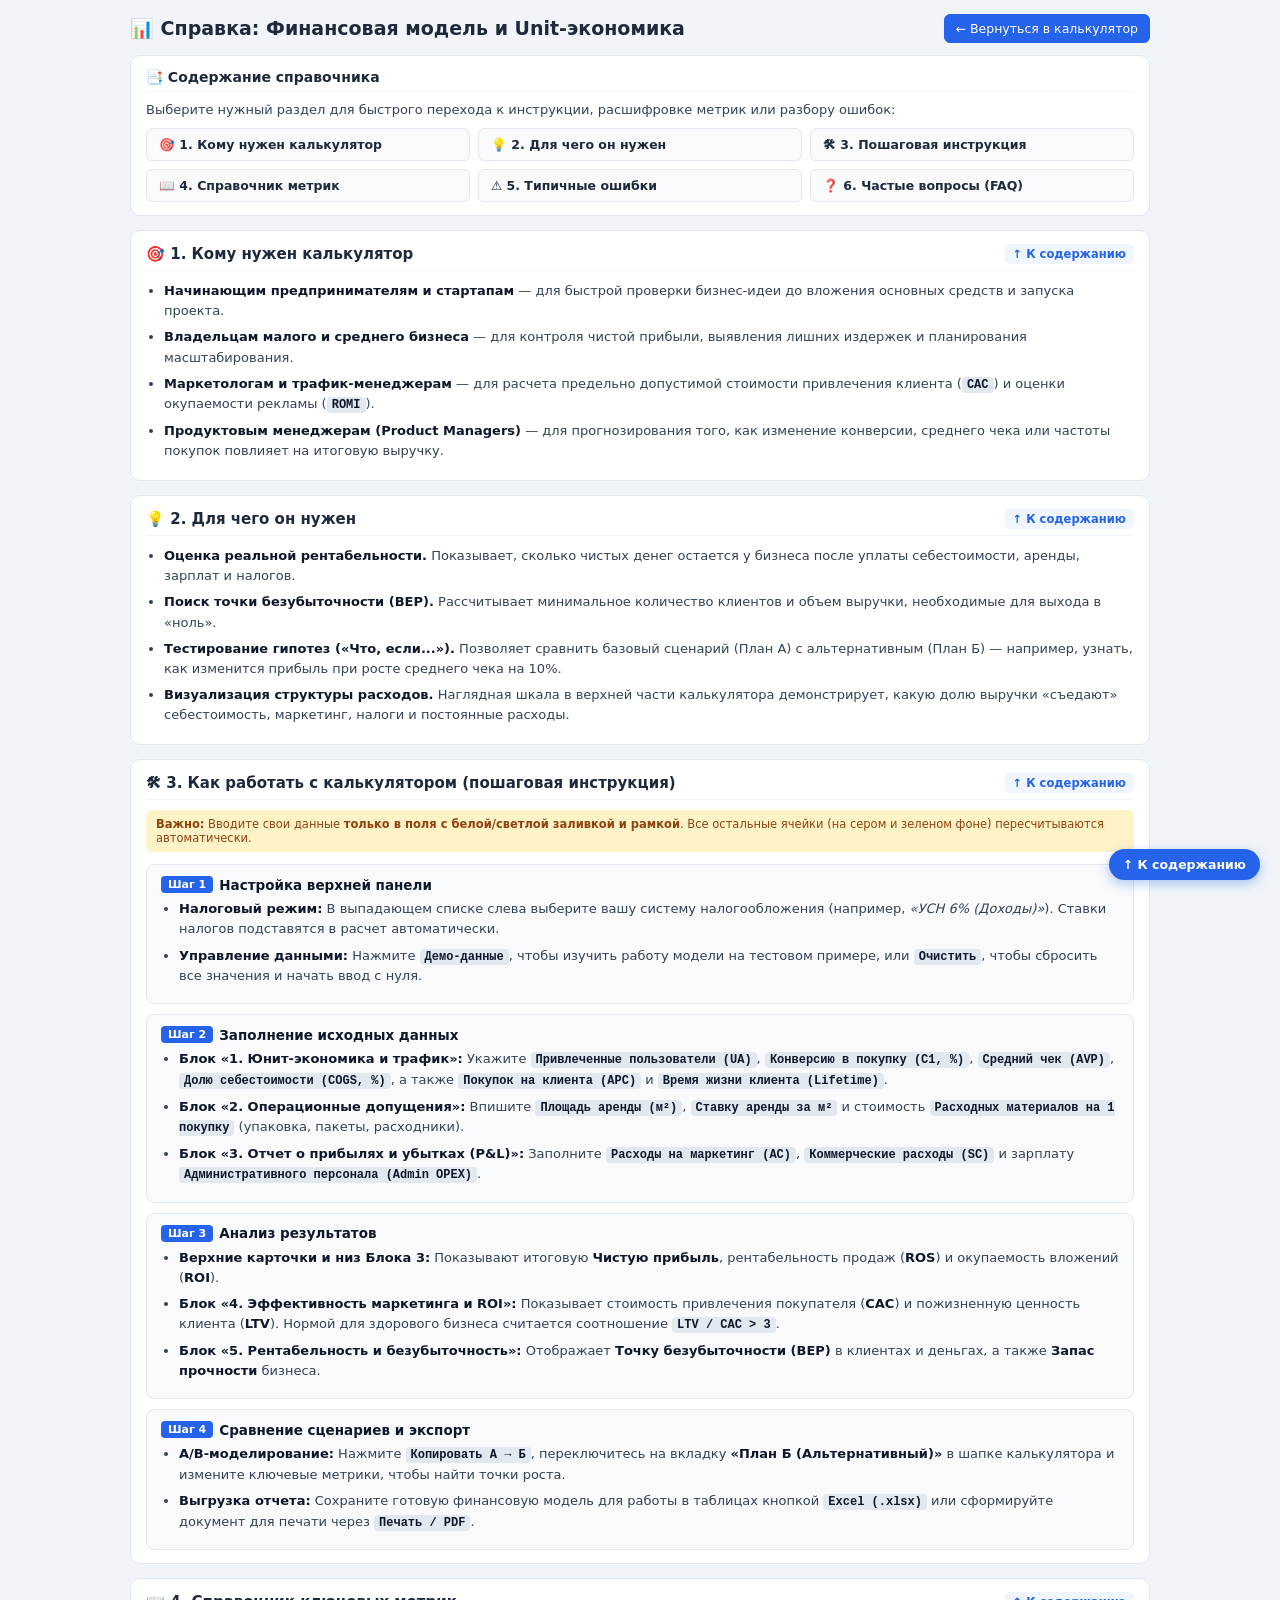
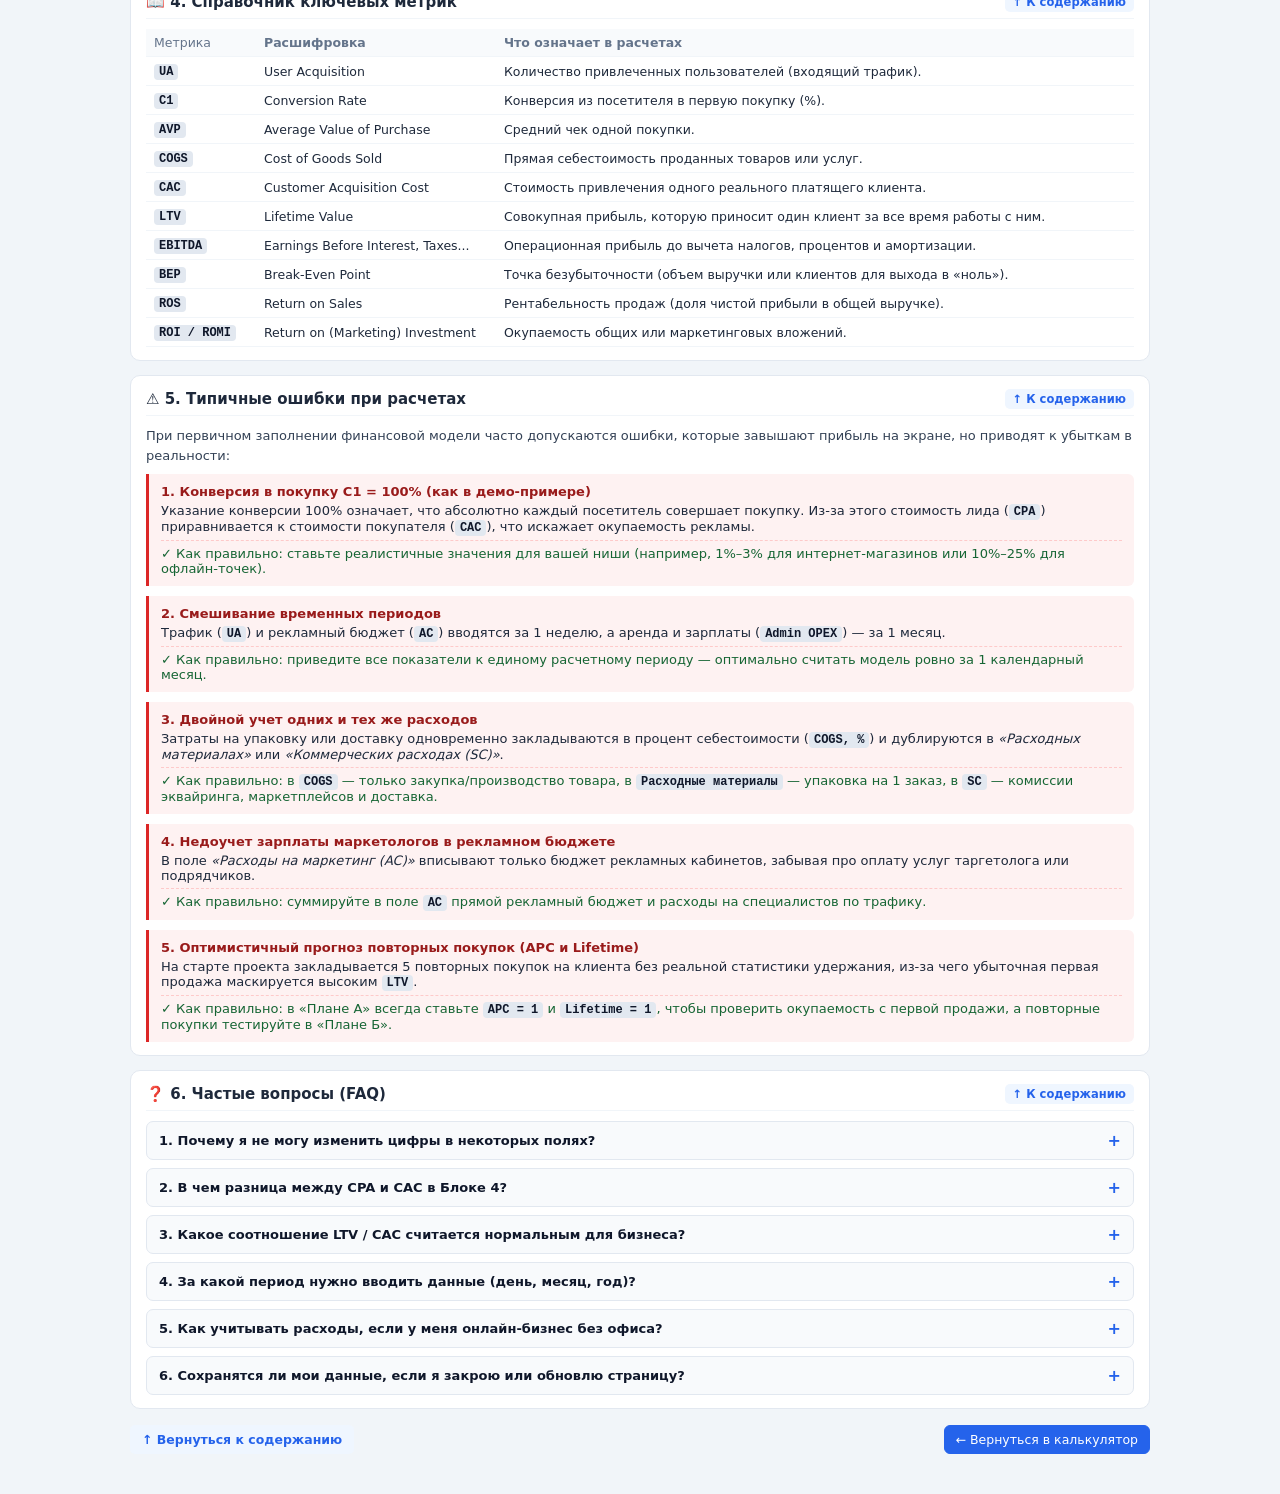
==== help.html @ cea91f3c "Add files via upload" ====
<!DOCTYPE html>
<html lang="ru">
<head>
  <meta charset="UTF-8">
  <meta name="viewport" content="width=device-width, initial-scale=1.0">
  <title>Справка — Финансовая модель и Unit-экономика</title>
  <link rel="stylesheet" href="style.css">
  <style>
    html { scroll-behavior: smooth; }
    .help-wrapper { max-width: 1020px; margin: 0 auto; padding-bottom: 50px; }
    .help-section { margin-bottom: 14px; scroll-margin-top: 16px; }
    
    /* Заголовок секции с кнопкой возврата к содержанию */
    .sec-head { display: flex; justify-content: space-between; align-items: center; gap: 10px; margin-bottom: 10px; padding-bottom: 6px; border-bottom: 1px solid #f1f5f9; }
    .sec-head h2 { margin: 0 !important; padding: 0 !important; border: none !important; font-size: 15px; }
    .back-toc { font-size: 11.5px; color: #2563eb; text-decoration: none; font-weight: 600; background: #eff6ff; padding: 3px 8px; border-radius: 5px; white-space: nowrap; transition: background 0.15s; }
    .back-toc:hover { background: #dbeafe; }

    /* Оглавление */
    .toc-grid { display: grid; grid-template-columns: repeat(auto-fit, minmax(260px, 1fr)); gap: 8px; margin-top: 6px; }
    .toc-link { display: flex; align-items: center; gap: 8px; padding: 8px 12px; background: #f8fafc; border: 1px solid #e2e8f0; border-radius: 6px; color: #1e293b; text-decoration: none; font-weight: 600; font-size: 12.5px; transition: all 0.15s; }
    .toc-link:hover { border-color: #2563eb; background: #eff6ff; color: #2563eb; }

    /* Текстовые элементы и списки */
    .help-list { padding-left: 18px; line-height: 1.55; color: #334155; }
    .help-list li { margin-bottom: 6px; }
    .help-list li strong { color: #0f172a; }
    .help-p { line-height: 1.55; color: #334155; margin-bottom: 8px; }
    
    /* Шаги инструкции */
    .step-box { background: #f8fafc; border: 1px solid #e2e8f0; border-radius: 8px; padding: 11px 14px; margin-bottom: 10px; }
    .step-box:last-child { margin-bottom: 0; }
    .step-title { font-weight: 700; color: #0f172a; font-size: 13.5px; margin-bottom: 6px; display: flex; align-items: center; gap: 6px; }
    .badge-step { background: #2563eb; color: #fff; font-size: 11px; padding: 2px 7px; border-radius: 4px; }
    code { background: #e2e8f0; color: #0f172a; padding: 1px 5px; border-radius: 4px; font-family: ui-monospace, monospace; font-size: 12px; font-weight: 600; }

    /* Карточки ошибок */
    .err-item { border-left: 3px solid #dc2626; background: #fef2f2; padding: 10px 12px; border-radius: 0 6px 6px 0; margin-bottom: 10px; }
    .err-item:last-child { margin-bottom: 0; }
    .err-title { font-weight: 700; color: #991b1b; margin-bottom: 4px; font-size: 13px; }
    .err-fix { margin-top: 5px; padding-top: 5px; border-top: 1px dashed #fecaca; color: #166534; font-weight: 500; }

    /* Аккордеон FAQ */
    details.faq-item { border: 1px solid #e2e8f0; border-radius: 7px; margin-bottom: 8px; background: #f8fafc; overflow: hidden; }
    details.faq-item:last-child { margin-bottom: 0; }
    details.faq-item summary { padding: 9px 12px; font-weight: 700; color: #0f172a; cursor: pointer; list-style: none; display: flex; justify-content: space-between; align-items: center; }
    details.faq-item summary::-webkit-details-marker { display: none; }
    details.faq-item summary::after { content: '+'; font-size: 16px; color: #2563eb; font-weight: 700; }
    details.faq-item[open] summary::after { content: '−'; }
    details.faq-item[open] summary { background: #eff6ff; color: #1d4ed8; border-bottom: 1px solid #dbeafe; }
    .faq-body { padding: 10px 12px; background: #fff; line-height: 1.5; color: #334155; }

    /* Плавающая кнопка к содержанию */
    .floating-toc { position: fixed; bottom: 20px; right: 20px; background: #2563eb; color: #fff; text-decoration: none; padding: 8px 14px; border-radius: 20px; font-weight: 600; font-size: 12.5px; box-shadow: 0 4px 12px rgba(37, 99, 235, 0.35); z-index: 999; transition: background 0.15s; }
    .floating-toc:hover { background: #1d4ed8; }
  </style>
</head>
<body>
  <div class="container help-wrapper">
    
    <!-- Верхняя панель навигации -->
    <header class="topbar">
      <div class="title-group">
        <h1>📊 Справка: Финансовая модель и Unit-экономика</h1>
      </div>
      <div class="controls">
        <a href="index.html" style="text-decoration: none;">
          <button type="button" class="primary">← Вернуться в калькулятор</button>
        </a>
      </div>
    </header>

    <!-- Блок Содержания -->
    <section id="toc" class="card help-section">
      <h2>📑 Содержание справочника</h2>
      <p class="help-p">Выберите нужный раздел для быстрого перехода к инструкции, расшифровке метрик или разбору ошибок:</p>
      <div class="toc-grid">
        <a href="#who-needs" class="toc-link">🎯 1. Кому нужен калькулятор</a>
        <a href="#what-for" class="toc-link">💡 2. Для чего он нужен</a>
        <a href="#how-to-use" class="toc-link">🛠 3. Пошаговая инструкция</a>
        <a href="#metrics" class="toc-link">📖 4. Справочник метрик</a>
        <a href="#mistakes" class="toc-link">⚠️ 5. Типичные ошибки</a>
        <a href="#faq" class="toc-link">❓ 6. Частые вопросы (FAQ)</a>
      </div>
    </section>

    <!-- 1. Кому нужен калькулятор -->
    <section id="who-needs" class="card help-section">
      <div class="sec-head">
        <h2>🎯 1. Кому нужен калькулятор</h2>
        <a href="#toc" class="back-toc">↑ К содержанию</a>
      </div>
      <ul class="help-list">
        <li><strong>Начинающим предпринимателям и стартапам</strong> — для быстрой проверки бизнес-идеи до вложения основных средств и запуска проекта.</li>
        <li><strong>Владельцам малого и среднего бизнеса</strong> — для контроля чистой прибыли, выявления лишних издержек и планирования масштабирования.</li>
        <li><strong>Маркетологам и трафик-менеджерам</strong> — для расчета предельно допустимой стоимости привлечения клиента (<code>CAC</code>) и оценки окупаемости рекламы (<code>ROMI</code>).</li>
        <li><strong>Продуктовым менеджерам (Product Managers)</strong> — для прогнозирования того, как изменение конверсии, среднего чека или частоты покупок повлияет на итоговую выручку.</li>
      </ul>
    </section>

    <!-- 2. Для чего он нужен -->
    <section id="what-for" class="card help-section">
      <div class="sec-head">
        <h2>💡 2. Для чего он нужен</h2>
        <a href="#toc" class="back-toc">↑ К содержанию</a>
      </div>
      <ul class="help-list">
        <li><strong>Оценка реальной рентабельности.</strong> Показывает, сколько чистых денег остается у бизнеса после уплаты себестоимости, аренды, зарплат и налогов.</li>
        <li><strong>Поиск точки безубыточности (BEP).</strong> Рассчитывает минимальное количество клиентов и объем выручки, необходимые для выхода в «ноль».</li>
        <li><strong>Тестирование гипотез («Что, если...»).</strong> Позволяет сравнить базовый сценарий (План А) с альтернативным (План Б) — например, узнать, как изменится прибыль при росте среднего чека на 10%.</li>
        <li><strong>Визуализация структуры расходов.</strong> Наглядная шкала в верхней части калькулятора демонстрирует, какую долю выручки «съедают» себестоимость, маркетинг, налоги и постоянные расходы.</li>
      </ul>
    </section>
    <!-- 3. Пошаговая инструкция -->
    <section id="how-to-use" class="card help-section">
      <div class="sec-head">
        <h2>🛠 3. Как работать с калькулятором (пошаговая инструкция)</h2>
        <a href="#toc" class="back-toc">↑ К содержанию</a>
      </div>
      
      <div class="alert" style="display: block; margin-top: 0; margin-bottom: 12px;">
        <strong>Важно:</strong> Вводите свои данные <strong>только в поля с белой/светлой заливкой и рамкой</strong>. Все остальные ячейки (на сером и зеленом фоне) пересчитываются автоматически.
      </div>

      <div class="step-box">
        <div class="step-title"><span class="badge-step">Шаг 1</span> Настройка верхней панели</div>
        <ul class="help-list" style="margin-bottom: 0;">
          <li><strong>Налоговый режим:</strong> В выпадающем списке слева выберите вашу систему налогообложения (например, <em>«УСН 6% (Доходы)»</em>). Ставки налогов подставятся в расчет автоматически.</li>
          <li><strong>Управление данными:</strong> Нажмите <code>Демо-данные</code>, чтобы изучить работу модели на тестовом примере, или <code>Очистить</code>, чтобы сбросить все значения и начать ввод с нуля.</li>
        </ul>
      </div>

      <div class="step-box">
        <div class="step-title"><span class="badge-step">Шаг 2</span> Заполнение исходных данных</div>
        <ul class="help-list" style="margin-bottom: 0;">
          <li><strong>Блок «1. Юнит-экономика и трафик»:</strong> Укажите <code>Привлеченные пользователи (UA)</code>, <code>Конверсию в покупку (C1, %)</code>, <code>Средний чек (AVP)</code>, <code>Долю себестоимости (COGS, %)</code>, а также <code>Покупок на клиента (APC)</code> и <code>Время жизни клиента (Lifetime)</code>.</li>
          <li><strong>Блок «2. Операционные допущения»:</strong> Впишите <code>Площадь аренды (м²)</code>, <code>Ставку аренды за м²</code> и стоимость <code>Расходных материалов на 1 покупку</code> (упаковка, пакеты, расходники).</li>
          <li><strong>Блок «3. Отчет о прибылях и убытках (P&amp;L)»:</strong> Заполните <code>Расходы на маркетинг (AC)</code>, <code>Коммерческие расходы (SC)</code> и зарплату <code>Административного персонала (Admin OPEX)</code>.</li>
        </ul>
      </div>

      <div class="step-box">
        <div class="step-title"><span class="badge-step">Шаг 3</span> Анализ результатов</div>
        <ul class="help-list" style="margin-bottom: 0;">
          <li><strong>Верхние карточки и низ Блока 3:</strong> Показывают итоговую <strong>Чистую прибыль</strong>, рентабельность продаж (<strong>ROS</strong>) и окупаемость вложений (<strong>ROI</strong>).</li>
          <li><strong>Блок «4. Эффективность маркетинга и ROI»:</strong> Показывает стоимость привлечения покупателя (<strong>CAC</strong>) и пожизненную ценность клиента (<strong>LTV</strong>). Нормой для здорового бизнеса считается соотношение <code>LTV / CAC &gt; 3</code>.</li>
          <li><strong>Блок «5. Рентабельность и безубыточность»:</strong> Отображает <strong>Точку безубыточности (BEP)</strong> в клиентах и деньгах, а также <strong>Запас прочности</strong> бизнеса.</li>
        </ul>
      </div>

      <div class="step-box">
        <div class="step-title"><span class="badge-step">Шаг 4</span> Сравнение сценариев и экспорт</div>
        <ul class="help-list" style="margin-bottom: 0;">
          <li><strong>A/B-моделирование:</strong> Нажмите <code>Копировать А → Б</code>, переключитесь на вкладку <strong>«План Б (Альтернативный)»</strong> в шапке калькулятора и измените ключевые метрики, чтобы найти точки роста.</li>
          <li><strong>Выгрузка отчета:</strong> Сохраните готовую финансовую модель для работы в таблицах кнопкой <code>Excel (.xlsx)</code> или сформируйте документ для печати через <code>Печать / PDF</code>.</li>
        </ul>
      </div>
    </section>

    <!-- 4. Справочник метрик -->
    <section id="metrics" class="card help-section">
      <div class="sec-head">
        <h2>📖 4. Справочник ключевых метрик</h2>
        <a href="#toc" class="back-toc">↑ К содержанию</a>
      </div>
      <div style="overflow-x: auto;">
        <table class="compare-table">
          <thead>
            <tr>
              <th style="width: 110px;">Метрика</th>
              <th style="width: 240px; text-align: left;">Расшифровка</th>
              <th style="text-align: left;">Что означает в расчетах</th>
            </tr>
          </thead>
          <tbody>
            <tr>
              <td><code>UA</code></td>
              <td style="text-align: left;">User Acquisition</td>
              <td style="text-align: left;">Количество привлеченных пользователей (входящий трафик).</td>
            </tr>
            <tr>
              <td><code>C1</code></td>
              <td style="text-align: left;">Conversion Rate</td>
              <td style="text-align: left;">Конверсия из посетителя в первую покупку (%).</td>
            </tr>
            <tr>
              <td><code>AVP</code></td>
              <td style="text-align: left;">Average Value of Purchase</td>
              <td style="text-align: left;">Средний чек одной покупки.</td>
            </tr>
            <tr>
              <td><code>COGS</code></td>
              <td style="text-align: left;">Cost of Goods Sold</td>
              <td style="text-align: left;">Прямая себестоимость проданных товаров или услуг.</td>
            </tr>
            <tr>
              <td><code>CAC</code></td>
              <td style="text-align: left;">Customer Acquisition Cost</td>
              <td style="text-align: left;">Стоимость привлечения одного реального платящего клиента.</td>
            </tr>
            <tr>
              <td><code>LTV</code></td>
              <td style="text-align: left;">Lifetime Value</td>
              <td style="text-align: left;">Совокупная прибыль, которую приносит один клиент за все время работы с ним.</td>
            </tr>
            <tr>
              <td><code>EBITDA</code></td>
              <td style="text-align: left;">Earnings Before Interest, Taxes...</td>
              <td style="text-align: left;">Операционная прибыль до вычета налогов, процентов и амортизации.</td>
            </tr>
            <tr>
              <td><code>BEP</code></td>
              <td style="text-align: left;">Break-Even Point</td>
              <td style="text-align: left;">Точка безубыточности (объем выручки или клиентов для выхода в «ноль»).</td>
            </tr>
            <tr>
              <td><code>ROS</code></td>
              <td style="text-align: left;">Return on Sales</td>
              <td style="text-align: left;">Рентабельность продаж (доля чистой прибыли в общей выручке).</td>
            </tr>
            <tr>
              <td><code>ROI / ROMI</code></td>
              <td style="text-align: left;">Return on (Marketing) Investment</td>
              <td style="text-align: left;">Окупаемость общих или маркетинговых вложений.</td>
            </tr>
          </tbody>
        </table>
      </div>
    </section>
    <!-- 5. Типичные ошибки при расчетах -->
    <section id="mistakes" class="card help-section">
      <div class="sec-head">
        <h2>⚠️ 5. Типичные ошибки при расчетах</h2>
        <a href="#toc" class="back-toc">↑ К содержанию</a>
      </div>
      <p class="help-p">При первичном заполнении финансовой модели часто допускаются ошибки, которые завышают прибыль на экране, но приводят к убыткам в реальности:</p>

      <div class="err-item">
        <div class="err-title">1. Конверсия в покупку C1 = 100% (как в демо-примере)</div>
        <div>Указание конверсии 100% означает, что абсолютно каждый посетитель совершает покупку. Из-за этого стоимость лида (<code>CPA</code>) приравнивается к стоимости покупателя (<code>CAC</code>), что искажает окупаемость рекламы.</div>
        <div class="err-fix">✓ Как правильно: ставьте реалистичные значения для вашей ниши (например, 1%–3% для интернет-магазинов или 10%–25% для офлайн-точек).</div>
      </div>

      <div class="err-item">
        <div class="err-title">2. Смешивание временных периодов</div>
        <div>Трафик (<code>UA</code>) и рекламный бюджет (<code>AC</code>) вводятся за 1 неделю, а аренда и зарплаты (<code>Admin OPEX</code>) — за 1 месяц.</div>
        <div class="err-fix">✓ Как правильно: приведите все показатели к единому расчетному периоду — оптимально считать модель ровно за 1 календарный месяц.</div>
      </div>

      <div class="err-item">
        <div class="err-title">3. Двойной учет одних и тех же расходов</div>
        <div>Затраты на упаковку или доставку одновременно закладываются в процент себестоимости (<code>COGS, %</code>) и дублируются в <em>«Расходных материалах»</em> или <em>«Коммерческих расходах (SC)»</em>.</div>
        <div class="err-fix">✓ Как правильно: в <code>COGS</code> — только закупка/производство товара, в <code>Расходные материалы</code> — упаковка на 1 заказ, в <code>SC</code> — комиссии эквайринга, маркетплейсов и доставка.</div>
      </div>

      <div class="err-item">
        <div class="err-title">4. Недоучет зарплаты маркетологов в рекламном бюджете</div>
        <div>В поле <em>«Расходы на маркетинг (AC)»</em> вписывают только бюджет рекламных кабинетов, забывая про оплату услуг таргетолога или подрядчиков.</div>
        <div class="err-fix">✓ Как правильно: суммируйте в поле <code>AC</code> прямой рекламный бюджет и расходы на специалистов по трафику.</div>
      </div>

      <div class="err-item">
        <div class="err-title">5. Оптимистичный прогноз повторных покупок (APC и Lifetime)</div>
        <div>На старте проекта закладывается 5 повторных покупок на клиента без реальной статистики удержания, из-за чего убыточная первая продажа маскируется высоким <code>LTV</code>.</div>
        <div class="err-fix">✓ Как правильно: в «Плане А» всегда ставьте <code>APC = 1</code> и <code>Lifetime = 1</code>, чтобы проверить окупаемость с первой продажи, а повторные покупки тестируйте в «Плане Б».</div>
      </div>
    </section>

    <!-- 6. Частые вопросы (FAQ) -->
    <section id="faq" class="card help-section">
      <div class="sec-head">
        <h2>❓ 6. Частые вопросы (FAQ)</h2>
        <a href="#toc" class="back-toc">↑ К содержанию</a>
      </div>

      <details class="faq-item">
        <summary>1. Почему я не могу изменить цифры в некоторых полях?</summary>
        <div class="faq-body">
          В калькуляторе реализована защита от случайного удаления формул. Редактировать можно <strong>только ячейки со светлой заливкой и рамкой</strong> (вводные данные). Остальные поля рассчитываются автоматически.
        </div>
      </details>

      <details class="faq-item">
        <summary>2. В чем разница между CPA и CAC в Блоке 4?</summary>
        <div class="faq-body">
          <strong>CPA</strong> — стоимость привлечения одного потенциального клиента (посетителя/лида). <strong>CAC</strong> — стоимость привлечения одного реального покупателя. Если конверсия (<code>C1</code>) ниже 100%, стоимость покупателя (<code>CAC</code>) всегда будет выше стоимости лида (<code>CPA</code>).
        </div>
      </details>

      <details class="faq-item">
        <summary>3. Какое соотношение LTV / CAC считается нормальным для бизнеса?</summary>
        <div class="faq-body">
          Ориентиром для здоровой бизнес-модели считается показатель <code>LTV / CAC &gt;= 3</code> (клиент приносит минимум в 3 раза больше прибыли, чем потрачено на его привлечение). Если показатель меньше <code>1</code> — бизнес работает в убыток на каждом клиенте.
        </div>
      </details>

      <details class="faq-item">
        <summary>4. За какой период нужно вводить данные (день, месяц, год)?</summary>
        <div class="faq-body">
          Калькулятор универсален, но важно соблюдать <strong>единый временной горизонт</strong> для всех полей. Если трафик и реклама указаны за 1 месяц, то аренда, зарплаты и время жизни клиента также должны быть указаны за 1 месяц.
        </div>
      </details>

      <details class="faq-item">
        <summary>5. Как учитывать расходы, если у меня онлайн-бизнес без офиса?</summary>
        <div class="faq-body">
          В <strong>Блоке 2 («Операционные допущения»)</strong> просто поставьте <code>0</code> в полях <em>«Площадь аренды»</em> и <em>«Ставка аренды»</em>. Если нет затрат на упаковку, также укажите <code>0</code> в поле <em>«Расходные материалы на 1 покупку»</em>.
        </div>
      </details>

      <details class="faq-item">
        <summary>6. Сохранятся ли мои данные, если я закрою или обновлю страницу?</summary>
        <div class="faq-body">
          Чтобы не потерять расчеты при случайном обновлении вкладки, регулярно сохраняйте готовую модель на компьютер кнопкой <code>Excel (.xlsx)</code> или <code>Печать / PDF</code> на верхней панели калькулятора.
        </div>
      </details>
    </section>

    <!-- Нижняя навигация -->
    <div style="display: flex; justify-content: space-between; align-items: center; margin-top: 16px;">
      <a href="#toc" class="back-toc" style="padding: 7px 12px; font-size: 12.5px;">↑ Вернуться к содержанию</a>
      <a href="index.html" style="text-decoration: none;">
        <button type="button" class="primary">← Вернуться в калькулятор</button>
      </a>
    </div>

  </div>

  <!-- Плавающая кнопка к содержанию -->
  <a href="#toc" class="floating-toc no-print">↑ К содержанию</a>
</body>
</html>
---- style.css ----
* { box-sizing: border-box; margin: 0; padding: 0; font-family: system-ui, -apple-system, sans-serif; }
body { background: #f1f5f9; color: #1e293b; font-size: 13px; padding: 14px; }
.container { max-width: 1380px; margin: 0 auto; }

.topbar { display: flex; justify-content: space-between; align-items: center; flex-wrap: wrap; gap: 10px; margin-bottom: 12px; }
.title-group { display: flex; align-items: center; flex-wrap: wrap; gap: 12px; }
.topbar h1 { font-size: 19px; font-weight: 700; }
.plan-tabs { display: flex; gap: 4px; background: #e2e8f0; padding: 3px; border-radius: 8px; }
.plan-tabs button { border: none; background: transparent; padding: 5px 10px; border-radius: 6px; font-size: 12px; color: #475569; }
.plan-tabs button.active { background: #fff; color: #0f172a; font-weight: 700; box-shadow: 0 1px 2px rgba(0,0,0,0.08); }
#btn-copy-ab { background: #f8fafc; color: #2563eb; font-weight: 600; margin-left: 4px; }
.print-badge { display: none; font-size: 12px; font-weight: 600; color: #475569; }

.controls { display: flex; gap: 6px; flex-wrap: wrap; }
select, button { padding: 6px 11px; border: 1px solid #cbd5e1; border-radius: 6px; background: #fff; font-size: 12.5px; cursor: pointer; font-weight: 500; }
button:hover { background: #f8fafc; }
button.primary { background: #2563eb; color: #fff; border-color: #2563eb; }
button.primary:hover { background: #1d4ed8; }
button.success { background: #16a34a; color: #fff; border-color: #16a34a; }
button.success:hover { background: #15803d; }

.kpi-strip { display: grid; grid-template-columns: repeat(4, 1fr); gap: 12px; margin-bottom: 12px; }
.kpi-card { background: #fff; padding: 10px 14px; border-radius: 10px; border: 1px solid #e2e8f0; display: flex; flex-direction: column; align-items: center; }
.kpi-title { font-size: 11.5px; color: #64748b; font-weight: 600; margin-bottom: 2px; }
.kpi-val { font-size: 18px; font-weight: 700; color: #0f172a; }

/* Полоса структуры выручки */
.structure-card { margin-bottom: 12px; padding: 12px 16px !important; }
.structure-header { display: flex; justify-content: space-between; align-items: center; flex-wrap: wrap; gap: 8px; margin-bottom: 8px; }
.structure-header h2 { margin: 0 !important; padding: 0 !important; border: none !important; font-size: 13.5px !important; }
.structure-legend { display: flex; flex-wrap: wrap; gap: 12px; font-size: 11.5px; }
.leg-item { display: flex; align-items: center; gap: 5px; color: #334155; font-weight: 500; }
.leg-dot { width: 10px; height: 10px; border-radius: 3px; display: inline-block; }
.stacked-bar { display: flex; height: 18px; width: 100%; border-radius: 6px; overflow: hidden; background: #e2e8f0; }
.bar-seg { height: 100%; transition: width 0.25s ease; display: flex; align-items: center; justify-content: center; color: #fff; font-size: 10px; font-weight: 700; overflow: hidden; white-space: nowrap; }

.grid { display: grid; grid-template-columns: repeat(3, 1fr); gap: 12px; align-items: start; margin-bottom: 12px; }
.col { display: flex; flex-direction: column; gap: 12px; }
.card { background: #fff; border-radius: 10px; padding: 13px 15px; border: 1px solid #e2e8f0; }
.card h2 { font-size: 14px; font-weight: 700; margin-bottom: 8px; padding-bottom: 6px; border-bottom: 1px solid #f1f5f9; }

.row { display: flex; justify-content: space-between; align-items: center; padding: 4.5px 0; gap: 8px; }
.row label, .row .lbl { color: #334155; }
.row input { width: 105px; padding: 4px 7px; border: 1px solid #cbd5e1; border-radius: 5px; text-align: right; font-weight: 600; background: #f8fafc; font-size: 12.5px; }
.row input:focus { outline: none; border-color: #2563eb; background: #fff; }
.row .val { font-weight: 600; text-align: right; white-space: nowrap; }

hr { border: none; border-top: 1px solid #e2e8f0; margin: 5px 0; }
.row.highlight { background: #dcfce7; color: #166534; padding: 5px 8px; border-radius: 6px; margin: 3px 0; font-weight: 600; }
.row.highlight .lbl { color: #166534; }
.row.highlight.negative { background: #fee2e2; color: #991b1b; }
.row.highlight.negative .lbl { color: #991b1b; }
.row.total { font-weight: 700; font-size: 13.5px; margin-top: 5px; }
.negative-text { color: #dc2626 !important; }
.positive-text { color: #16a34a !important; }

.alert { display: none; margin-top: 8px; padding: 7px 10px; background: #fef3c7; color: #92400e; border-radius: 6px; font-size: 11.5px; }

/* Сравнение Плана А и Б */
.compare-layout { display: grid; grid-template-columns: 1.5fr 1fr; gap: 20px; align-items: center; }
.compare-table { width: 100%; border-collapse: collapse; font-size: 12.5px; }
.compare-table th, .compare-table td { padding: 6px 8px; border-bottom: 1px solid #f1f5f9; text-align: right; }
.compare-table th:first-child, .compare-table td:first-child { text-align: left; font-weight: 500; }
.compare-table th { color: #64748b; font-weight: 600; background: #f8fafc; }

.compare-bars { display: flex; flex-direction: column; gap: 14px; background: #f8fafc; padding: 14px; border-radius: 8px; border: 1px solid #e2e8f0; }
.cbar-group { display: flex; flex-direction: column; gap: 5px; }
.cbar-title { font-size: 12px; font-weight: 700; color: #334155; }
.cbar-row { display: flex; align-items: center; gap: 8px; font-size: 11.5px; }
.cbar-label { width: 52px; font-weight: 600; color: #64748b; }
.cbar-track { flex: 1; height: 14px; background: #e2e8f0; border-radius: 4px; overflow: hidden; }
.cbar-fill { height: 100%; border-radius: 4px; transition: width 0.25s; }
.cbar-fill.plan-a { background: #3b82f6; }
.cbar-fill.plan-b { background: #10b981; }
.cbar-val { width: 95px; text-align: right; font-weight: 600; }

.tip { display: inline-flex; align-items: center; justify-content: center; width: 14px; height: 14px; margin-left: 4px; border-radius: 50%; background: #e2e8f0; color: #475569; font-size: 10px; font-weight: 700; cursor: help; position: relative; }
.tip:hover { background: #2563eb; color: #fff; }
.tip::after { content: attr(data-tip); position: absolute; bottom: 135%; left: 50%; transform: translateX(-50%); width: 230px; padding: 8px; background: #1e293b; color: #fff; font-size: 11px; font-weight: 400; line-height: 1.35; border-radius: 6px; white-space: normal; text-align: left; opacity: 0; pointer-events: none; transition: opacity 0.15s; z-index: 100; }
.tip:hover::after { opacity: 1; }

@media (max-width: 1024px) {
  .grid, .compare-layout { grid-template-columns: 1fr; }
  .kpi-strip { grid-template-columns: repeat(2, 1fr); }
}

@media print {
  @page { size: A4 landscape; margin: 6mm; }
  body { background: #fff !important; padding: 0; font-size: 10px; -webkit-print-color-adjust: exact; print-color-adjust: exact; }
  .no-print, .tip { display: none !important; }
  .print-badge { display: block !important; }
  .topbar { margin-bottom: 6px; }
  .topbar h1 { font-size: 15px; }
  .kpi-strip { gap: 6px; margin-bottom: 6px; }
  .kpi-card { padding: 5px; }
  .kpi-val { font-size: 13px; }
  .structure-card { margin-bottom: 6px; padding: 6px 10px !important; }
  .stacked-bar { height: 12px; }
  .grid { grid-template-columns: repeat(3, 1fr) !important; gap: 6px; margin-bottom: 6px; }
  .col { gap: 6px; }
  .card { padding: 6px 8px; break-inside: avoid; }
  .card h2 { font-size: 11px; margin-bottom: 4px; padding-bottom: 3px; }
  .row { padding: 1.5px 0; }
  .row input { width: 80px; padding: 1.5px 4px; font-size: 10px; }
  .row.highlight { padding: 3px 5px; }
  .compare-card { padding: 6px 8px; }
  .compare-table th, .compare-table td { padding: 2.5px 6px; font-size: 10px; }
  .compare-bars { padding: 8px; gap: 8px; }
}
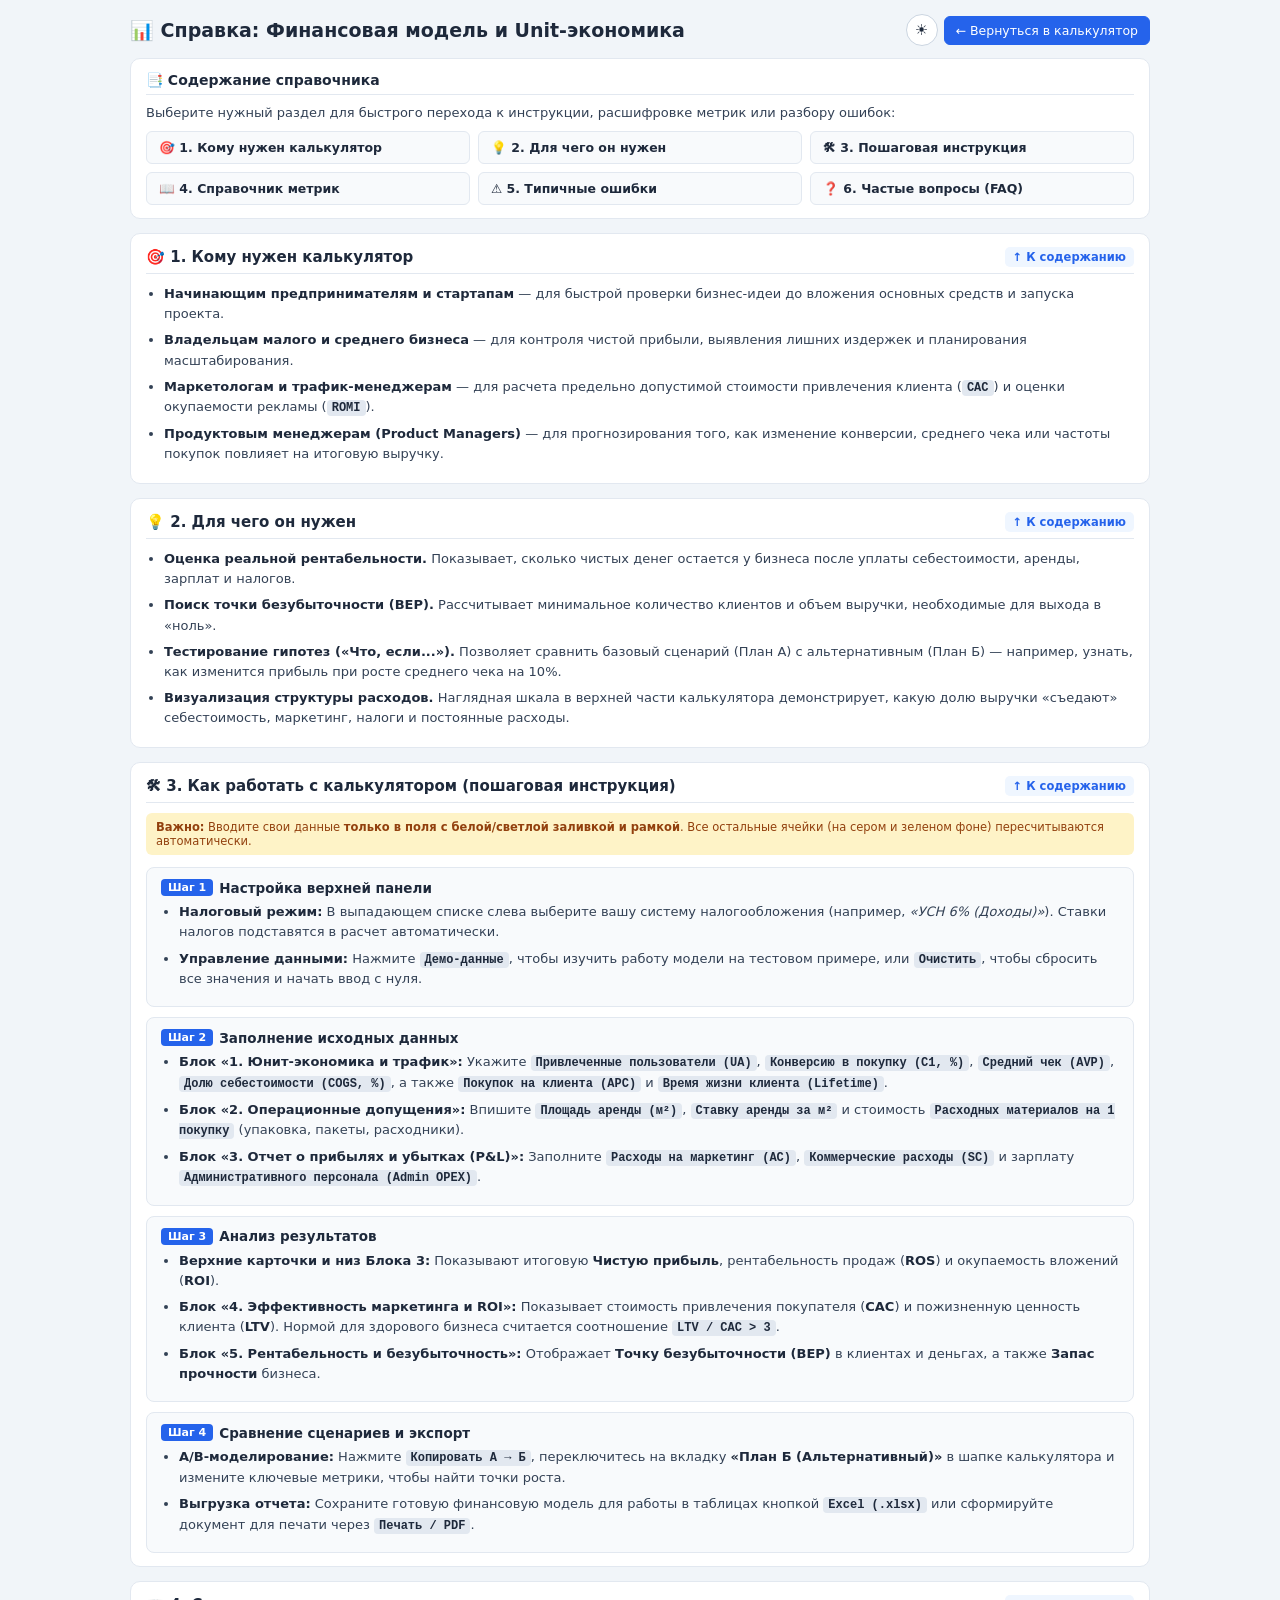
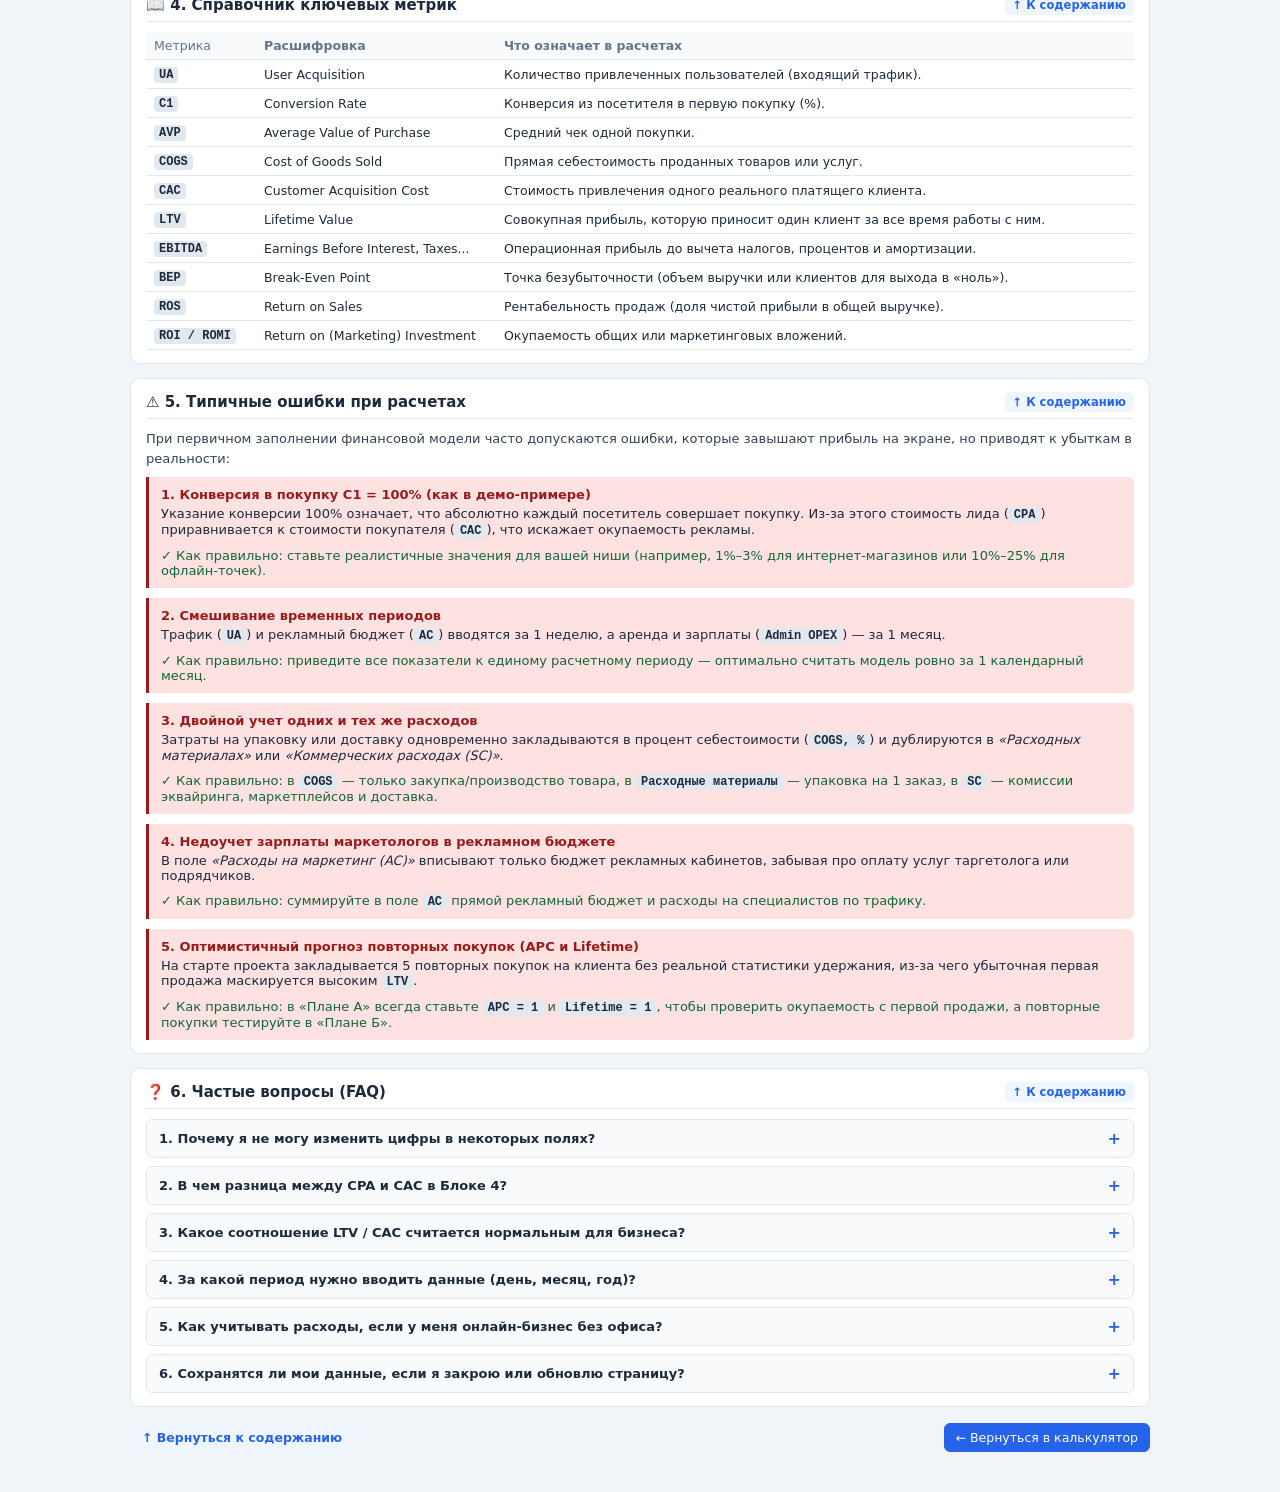
==== commit 7a408d49: "Add files via upload" ====
--- a/help.html
+++ b/help.html
@@ -5,54 +5,77 @@
   <meta name="viewport" content="width=device-width, initial-scale=1.0">
   <title>Справка — Финансовая модель и Unit-экономика</title>
   <link rel="stylesheet" href="style.css">
+  <script>
+    (function () {
+      try {
+        var t = localStorage.getItem('unit_econ_theme');
+        if (t === 'light' || t === 'dark') {
+          document.documentElement.setAttribute('data-theme', t);
+        }
+      } catch (e) {}
+    })();
+  </script>
   <style>
     html { scroll-behavior: smooth; }
     .help-wrapper { max-width: 1020px; margin: 0 auto; padding-bottom: 50px; }
     .help-section { margin-bottom: 14px; scroll-margin-top: 16px; }
     
     /* Заголовок секции с кнопкой возврата к содержанию */
-    .sec-head { display: flex; justify-content: space-between; align-items: center; gap: 10px; margin-bottom: 10px; padding-bottom: 6px; border-bottom: 1px solid #f1f5f9; }
+    .sec-head { display: flex; justify-content: space-between; align-items: center; gap: 10px; margin-bottom: 10px; padding-bottom: 6px; border-bottom: 1px solid var(--border); }
     .sec-head h2 { margin: 0 !important; padding: 0 !important; border: none !important; font-size: 15px; }
-    .back-toc { font-size: 11.5px; color: #2563eb; text-decoration: none; font-weight: 600; background: #eff6ff; padding: 3px 8px; border-radius: 5px; white-space: nowrap; transition: background 0.15s; }
-    .back-toc:hover { background: #dbeafe; }
+    .back-toc { font-size: 11.5px; color: var(--primary); text-decoration: none; font-weight: 600; background: var(--primary-bg); padding: 3px 8px; border-radius: 5px; white-space: nowrap; transition: background 0.15s; }
+    .back-toc:hover { background: var(--border); }
 
     /* Оглавление */
     .toc-grid { display: grid; grid-template-columns: repeat(auto-fit, minmax(260px, 1fr)); gap: 8px; margin-top: 6px; }
-    .toc-link { display: flex; align-items: center; gap: 8px; padding: 8px 12px; background: #f8fafc; border: 1px solid #e2e8f0; border-radius: 6px; color: #1e293b; text-decoration: none; font-weight: 600; font-size: 12.5px; transition: all 0.15s; }
-    .toc-link:hover { border-color: #2563eb; background: #eff6ff; color: #2563eb; }
+    .toc-link { display: flex; align-items: center; gap: 8px; padding: 8px 12px; background: var(--bg-subtle); border: 1px solid var(--border); border-radius: 6px; color: var(--text-main); text-decoration: none; font-weight: 600; font-size: 12.5px; transition: all 0.15s; }
+    .toc-link:hover { border-color: var(--primary); background: var(--primary-bg); color: var(--primary); }
 
     /* Текстовые элементы и списки */
-    .help-list { padding-left: 18px; line-height: 1.55; color: #334155; }
+    .help-list { padding-left: 18px; line-height: 1.55; color: var(--text-sec); }
     .help-list li { margin-bottom: 6px; }
-    .help-list li strong { color: #0f172a; }
-    .help-p { line-height: 1.55; color: #334155; margin-bottom: 8px; }
+    .help-list li strong { color: var(--text-main); }
+    .help-p { line-height: 1.55; color: var(--text-sec); margin-bottom: 8px; }
     
     /* Шаги инструкции */
-    .step-box { background: #f8fafc; border: 1px solid #e2e8f0; border-radius: 8px; padding: 11px 14px; margin-bottom: 10px; }
+    .step-box { background: var(--bg-subtle); border: 1px solid var(--border); border-radius: 8px; padding: 11px 14px; margin-bottom: 10px; }
     .step-box:last-child { margin-bottom: 0; }
-    .step-title { font-weight: 700; color: #0f172a; font-size: 13.5px; margin-bottom: 6px; display: flex; align-items: center; gap: 6px; }
-    .badge-step { background: #2563eb; color: #fff; font-size: 11px; padding: 2px 7px; border-radius: 4px; }
-    code { background: #e2e8f0; color: #0f172a; padding: 1px 5px; border-radius: 4px; font-family: ui-monospace, monospace; font-size: 12px; font-weight: 600; }
+    .step-title { font-weight: 700; color: var(--text-main); font-size: 13.5px; margin-bottom: 6px; display: flex; align-items: center; gap: 6px; }
+    .badge-step { background: var(--primary); color: #fff; font-size: 11px; padding: 2px 7px; border-radius: 4px; }
+    code { background: var(--border); color: var(--text-main); padding: 1px 5px; border-radius: 4px; font-family: ui-monospace, monospace; font-size: 12px; font-weight: 600; }
 
     /* Карточки ошибок */
-    .err-item { border-left: 3px solid #dc2626; background: #fef2f2; padding: 10px 12px; border-radius: 0 6px 6px 0; margin-bottom: 10px; }
+    .err-item { border-left: 3px solid var(--danger-text); background: var(--danger-bg); padding: 10px 12px; border-radius: 0 6px 6px 0; margin-bottom: 10px; }
     .err-item:last-child { margin-bottom: 0; }
-    .err-title { font-weight: 700; color: #991b1b; margin-bottom: 4px; font-size: 13px; }
-    .err-fix { margin-top: 5px; padding-top: 5px; border-top: 1px dashed #fecaca; color: #166534; font-weight: 500; }
+    .err-title { font-weight: 700; color: var(--danger-text); margin-bottom: 4px; font-size: 13px; }
+    .err-fix { margin-top: 5px; padding-top: 5px; border-top: 1px dashed var(--danger-border); color: var(--green-text); font-weight: 500; }
 
     /* Аккордеон FAQ */
-    details.faq-item { border: 1px solid #e2e8f0; border-radius: 7px; margin-bottom: 8px; background: #f8fafc; overflow: hidden; }
+    details.faq-item { border: 1px solid var(--border); border-radius: 7px; margin-bottom: 8px; background: var(--bg-subtle); overflow: hidden; }
     details.faq-item:last-child { margin-bottom: 0; }
-    details.faq-item summary { padding: 9px 12px; font-weight: 700; color: #0f172a; cursor: pointer; list-style: none; display: flex; justify-content: space-between; align-items: center; }
+    details.faq-item summary { padding: 9px 12px; font-weight: 700; color: var(--text-main); cursor: pointer; list-style: none; display: flex; justify-content: space-between; align-items: center; }
     details.faq-item summary::-webkit-details-marker { display: none; }
-    details.faq-item summary::after { content: '+'; font-size: 16px; color: #2563eb; font-weight: 700; }
+    details.faq-item summary::after { content: '+'; font-size: 16px; color: var(--primary); font-weight: 700; }
     details.faq-item[open] summary::after { content: '−'; }
-    details.faq-item[open] summary { background: #eff6ff; color: #1d4ed8; border-bottom: 1px solid #dbeafe; }
-    .faq-body { padding: 10px 12px; background: #fff; line-height: 1.5; color: #334155; }
+    details.faq-item[open] summary { background: var(--primary-bg); color: var(--primary); border-bottom: 1px solid var(--border); }
+    .faq-body { padding: 10px 12px; background: var(--bg-card); line-height: 1.5; color: var(--text-sec); }
 
     /* Плавающая кнопка к содержанию */
-    .floating-toc { position: fixed; bottom: 20px; right: 20px; background: #2563eb; color: #fff; text-decoration: none; padding: 8px 14px; border-radius: 20px; font-weight: 600; font-size: 12.5px; box-shadow: 0 4px 12px rgba(37, 99, 235, 0.35); z-index: 999; transition: background 0.15s; }
-    .floating-toc:hover { background: #1d4ed8; }
+    .floating-toc { position: fixed; bottom: 20px; right: 20px; background: var(--primary); color: #fff; text-decoration: none; padding: 8px 14px; border-radius: 20px; font-weight: 600; font-size: 12.5px; box-shadow: var(--shadow-md); z-index: 999; transition: background 0.15s; }
+    .floating-toc:hover { background: var(--primary-hover); }
+
+    /* Адаптивность */
+    @media (max-width: 760px) {
+      .sec-head { flex-direction: column; align-items: flex-start; gap: 5px; }
+      .floating-toc { bottom: 12px; right: 12px; }
+    }
+
+    /* Печать */
+    @media print {
+      .help-wrapper { padding: 0; }
+      .floating-toc, .theme-toggle, .no-print { display: none !important; }
+      .help-section { page-break-inside: avoid; }
+    }
   </style>
 </head>
 <body>
@@ -63,7 +86,11 @@
       <div class="title-group">
         <h1>📊 Справка: Финансовая модель и Unit-экономика</h1>
       </div>
-      <div class="controls">
+      <div class="controls no-print">
+        <button type="button" id="themeToggleBtn" class="theme-toggle" title="Переключить тему" aria-label="Переключить тему">
+          <span class="icon-sun" aria-hidden="true">☀️</span>
+          <span class="icon-moon" aria-hidden="true">🌙</span>
+        </button>
         <a href="index.html" style="text-decoration: none;">
           <button type="button" class="primary">← Вернуться в калькулятор</button>
         </a>
@@ -111,6 +138,7 @@
         <li><strong>Визуализация структуры расходов.</strong> Наглядная шкала в верхней части калькулятора демонстрирует, какую долю выручки «съедают» себестоимость, маркетинг, налоги и постоянные расходы.</li>
       </ul>
     </section>
+
     <!-- 3. Пошаговая инструкция -->
     <section id="how-to-use" class="card help-section">
       <div class="sec-head">
@@ -227,6 +255,7 @@
         </table>
       </div>
     </section>
+
     <!-- 5. Типичные ошибки при расчетах -->
     <section id="mistakes" class="card help-section">
       <div class="sec-head">
@@ -326,7 +355,48 @@
 
   </div>
 
-  <!-- Плавающая кнопка к содержанию -->
-  <a href="#toc" class="floating-toc no-print">↑ К содержанию</a>
+  <script>
+    // Логика переключения темы для страницы справки
+    (function () {
+      var THEME_KEY = 'unit_econ_theme';
+      
+      function getStoredTheme() {
+        try { var t = localStorage.getItem(THEME_KEY); if (t === 'light' || t === 'dark') return t; } catch (e) {}
+        return null;
+      }
+      function getSystemTheme() {
+        if (window.matchMedia && window.matchMedia('(prefers-color-scheme: dark)').matches) return 'dark';
+        return 'light';
+      }
+      function applyTheme(theme) {
+        document.documentElement.setAttribute('data-theme', theme);
+        var btn = document.getElementById('themeToggleBtn');
+        if (btn) {
+          btn.setAttribute('aria-label', theme === 'dark' ? 'Переключить на светлую тему' : 'Переключить на тёмную тему');
+          btn.title = theme === 'dark' ? 'Светлая тема' : 'Тёмная тема';
+        }
+      }
+
+      var stored = getStoredTheme();
+      applyTheme(stored || getSystemTheme());
+
+      var btn = document.getElementById('themeToggleBtn');
+      if (btn) {
+        btn.addEventListener('click', function () {
+          var current = document.documentElement.getAttribute('data-theme') || getSystemTheme();
+          var next = current === 'dark' ? 'light' : 'dark';
+          applyTheme(next);
+          try { localStorage.setItem(THEME_KEY, next); } catch (e) {}
+        });
+      }
+
+      if (window.matchMedia) {
+        var mq = window.matchMedia('(prefers-color-scheme: dark)');
+        var handler = function () { if (!getStoredTheme()) applyTheme(getSystemTheme()); };
+        if (mq.addEventListener) mq.addEventListener('change', handler);
+        else if (mq.addListener) mq.addListener(handler);
+      }
+    })();
+  </script>
 </body>
 </html>
--- a/style.css
+++ b/style.css
@@ -1,109 +1,268 @@
+/* =========================================================
+   Переменные: Светлая и Тёмная темы
+   ========================================================= */
+:root,
+[data-theme="light"] {
+  color-scheme: light;
+  --bg-page: #f1f5f9;
+  --bg-card: #ffffff;
+  --bg-subtle: #f8fafc;
+  --border: #e2e8f0;
+  --border-input: #cbd5e1;
+  
+  --text-main: #1e293b;
+  --text-sec: #334155;
+  --text-muted: #64748b;
+  
+  --primary: #2563eb;
+  --primary-hover: #1d4ed8;
+  --primary-bg: #eff6ff;
+  
+  --green-bg: #dcfce7;
+  --green-text: #166534;
+  --danger-bg: #fee2e2;
+  --danger-text: #991b1b;
+  --alert-bg: #fef3c7;
+  --alert-text: #92400e;
+  
+  --shadow-sm: 0 1px 2px rgba(0,0,0,0.05);
+  --shadow-md: 0 4px 6px rgba(0,0,0,0.05);
+}
+
+[data-theme="dark"] {
+  color-scheme: dark;
+  --bg-page: #0b1220;
+  --bg-card: #121a2b;
+  --bg-subtle: #0f1728;
+  --border: #243049;
+  --border-input: #33415c;
+  
+  --text-main: #e8edf7;
+  --text-sec: #a9b4c8;
+  --text-muted: #7b879c;
+  
+  --primary: #5b8cff;
+  --primary-hover: #79a1ff;
+  --primary-bg: #1a2745;
+  
+  --green-bg: #0f2a1d;
+  --green-text: #4ade80;
+  --danger-bg: #2a1216;
+  --danger-text: #f87171;
+  --alert-bg: #3b2a10;
+  --alert-text: #fbbf24;
+  
+  --shadow-sm: 0 1px 2px rgba(0,0,0,0.4);
+  --shadow-md: 0 4px 12px rgba(0,0,0,0.45);
+}
+
+@media (prefers-color-scheme: dark) {
+  :root:not([data-theme="light"]):not([data-theme="dark"]) {
+    color-scheme: dark;
+    --bg-page: #0b1220;
+    --bg-card: #121a2b;
+    --bg-subtle: #0f1728;
+    --border: #243049;
+    --border-input: #33415c;
+    --text-main: #e8edf7;
+    --text-sec: #a9b4c8;
+    --text-muted: #7b879c;
+    --primary: #5b8cff;
+    --primary-hover: #79a1ff;
+    --primary-bg: #1a2745;
+    --green-bg: #0f2a1d;
+    --green-text: #4ade80;
+    --danger-bg: #2a1216;
+    --danger-text: #f87171;
+    --alert-bg: #3b2a10;
+    --alert-text: #fbbf24;
+    --shadow-sm: 0 1px 2px rgba(0,0,0,0.4);
+    --shadow-md: 0 4px 12px rgba(0,0,0,0.45);
+  }
+}
+
+/* =========================================================
+   База
+   ========================================================= */
 * { box-sizing: border-box; margin: 0; padding: 0; font-family: system-ui, -apple-system, sans-serif; }
-body { background: #f1f5f9; color: #1e293b; font-size: 13px; padding: 14px; }
+html { scroll-behavior: smooth; }
+@media (prefers-reduced-motion: reduce) {
+  html { scroll-behavior: auto; }
+  *, *::before, *::after { animation-duration: 0.001ms !important; transition-duration: 0.001ms !important; }
+}
+
+body { 
+  background: var(--bg-page); 
+  color: var(--text-main); 
+  font-size: 13px; 
+  padding: 14px; 
+  transition: background-color 0.2s, color 0.2s;
+}
 .container { max-width: 1380px; margin: 0 auto; }
 
+/* Скроллбар */
+* { scrollbar-color: var(--border-input) var(--bg-page); scrollbar-width: thin; }
+*::-webkit-scrollbar { width: 10px; height: 10px; }
+*::-webkit-scrollbar-track { background: var(--bg-page); }
+*::-webkit-scrollbar-thumb { background: var(--border-input); border-radius: 6px; }
+
+/* =========================================================
+   Шапка и кнопки
+   ========================================================= */
 .topbar { display: flex; justify-content: space-between; align-items: center; flex-wrap: wrap; gap: 10px; margin-bottom: 12px; }
 .title-group { display: flex; align-items: center; flex-wrap: wrap; gap: 12px; }
-.topbar h1 { font-size: 19px; font-weight: 700; }
-.plan-tabs { display: flex; gap: 4px; background: #e2e8f0; padding: 3px; border-radius: 8px; }
-.plan-tabs button { border: none; background: transparent; padding: 5px 10px; border-radius: 6px; font-size: 12px; color: #475569; }
-.plan-tabs button.active { background: #fff; color: #0f172a; font-weight: 700; box-shadow: 0 1px 2px rgba(0,0,0,0.08); }
-#btn-copy-ab { background: #f8fafc; color: #2563eb; font-weight: 600; margin-left: 4px; }
-.print-badge { display: none; font-size: 12px; font-weight: 600; color: #475569; }
-
-.controls { display: flex; gap: 6px; flex-wrap: wrap; }
-select, button { padding: 6px 11px; border: 1px solid #cbd5e1; border-radius: 6px; background: #fff; font-size: 12.5px; cursor: pointer; font-weight: 500; }
-button:hover { background: #f8fafc; }
-button.primary { background: #2563eb; color: #fff; border-color: #2563eb; }
-button.primary:hover { background: #1d4ed8; }
+.topbar h1 { font-size: 19px; font-weight: 700; color: var(--text-main); }
+.plan-tabs { display: flex; gap: 4px; background: var(--border); padding: 3px; border-radius: 8px; }
+.plan-tabs button { border: none; background: transparent; padding: 5px 10px; border-radius: 6px; font-size: 12px; color: var(--text-sec); cursor: pointer; transition: background 0.15s; }
+.plan-tabs button:hover { background: rgba(0,0,0,0.05); }
+[data-theme="dark"] .plan-tabs button:hover { background: rgba(255,255,255,0.05); }
+.plan-tabs button.active { background: var(--bg-card); color: var(--text-main); font-weight: 700; box-shadow: var(--shadow-sm); }
+#btn-copy-ab { background: var(--bg-subtle); color: var(--primary); font-weight: 600; margin-left: 4px; }
+#btn-copy-ab:hover { background: var(--primary-bg); }
+.print-badge { display: none; font-size: 12px; font-weight: 600; color: var(--text-sec); }
+
+.controls { display: flex; gap: 6px; flex-wrap: wrap; align-items: center; }
+select, button { padding: 6px 11px; border: 1px solid var(--border-input); border-radius: 6px; background: var(--bg-card); color: var(--text-main); font-size: 12.5px; cursor: pointer; font-weight: 500; transition: all 0.15s; font-family: inherit; }
+select:focus-visible, button:focus-visible { outline: 2px solid var(--primary); outline-offset: 1px; }
+button:hover { background: var(--bg-subtle); }
+button.primary { background: var(--primary); color: #fff; border-color: var(--primary); }
+button.primary:hover { background: var(--primary-hover); }
 button.success { background: #16a34a; color: #fff; border-color: #16a34a; }
 button.success:hover { background: #15803d; }
 
+/* Переключатель темы */
+.theme-toggle { display: inline-flex; align-items: center; justify-content: center; width: 32px; height: 32px; border-radius: 50%; padding: 0; font-size: 15px; }
+.theme-toggle .icon-moon { display: none; }
+[data-theme="dark"] .theme-toggle .icon-sun { display: none; }
+[data-theme="dark"] .theme-toggle .icon-moon { display: inline; }
+@media (prefers-color-scheme: dark) {
+  :root:not([data-theme="light"]) .theme-toggle .icon-sun { display: none; }
+  :root:not([data-theme="light"]) .theme-toggle .icon-moon { display: inline; }
+}
+
+/* =========================================================
+   KPI и Графика
+   ========================================================= */
 .kpi-strip { display: grid; grid-template-columns: repeat(4, 1fr); gap: 12px; margin-bottom: 12px; }
-.kpi-card { background: #fff; padding: 10px 14px; border-radius: 10px; border: 1px solid #e2e8f0; display: flex; flex-direction: column; align-items: center; }
-.kpi-title { font-size: 11.5px; color: #64748b; font-weight: 600; margin-bottom: 2px; }
-.kpi-val { font-size: 18px; font-weight: 700; color: #0f172a; }
-
-/* Полоса структуры выручки */
+.kpi-card { background: var(--bg-card); padding: 10px 14px; border-radius: 10px; border: 1px solid var(--border); display: flex; flex-direction: column; align-items: center; transition: background-color 0.2s, border-color 0.2s; }
+.kpi-title { font-size: 11.5px; color: var(--text-muted); font-weight: 600; margin-bottom: 2px; }
+.kpi-val { font-size: 18px; font-weight: 700; color: var(--text-main); }
+
 .structure-card { margin-bottom: 12px; padding: 12px 16px !important; }
 .structure-header { display: flex; justify-content: space-between; align-items: center; flex-wrap: wrap; gap: 8px; margin-bottom: 8px; }
 .structure-header h2 { margin: 0 !important; padding: 0 !important; border: none !important; font-size: 13.5px !important; }
 .structure-legend { display: flex; flex-wrap: wrap; gap: 12px; font-size: 11.5px; }
-.leg-item { display: flex; align-items: center; gap: 5px; color: #334155; font-weight: 500; }
+.leg-item { display: flex; align-items: center; gap: 5px; color: var(--text-sec); font-weight: 500; }
 .leg-dot { width: 10px; height: 10px; border-radius: 3px; display: inline-block; }
-.stacked-bar { display: flex; height: 18px; width: 100%; border-radius: 6px; overflow: hidden; background: #e2e8f0; }
+.stacked-bar { display: flex; height: 18px; width: 100%; border-radius: 6px; overflow: hidden; background: var(--border); }
 .bar-seg { height: 100%; transition: width 0.25s ease; display: flex; align-items: center; justify-content: center; color: #fff; font-size: 10px; font-weight: 700; overflow: hidden; white-space: nowrap; }
 
+/* =========================================================
+   Сетка и карточки
+   ========================================================= */
 .grid { display: grid; grid-template-columns: repeat(3, 1fr); gap: 12px; align-items: start; margin-bottom: 12px; }
 .col { display: flex; flex-direction: column; gap: 12px; }
-.card { background: #fff; border-radius: 10px; padding: 13px 15px; border: 1px solid #e2e8f0; }
-.card h2 { font-size: 14px; font-weight: 700; margin-bottom: 8px; padding-bottom: 6px; border-bottom: 1px solid #f1f5f9; }
+.card { background: var(--bg-card); border-radius: 10px; padding: 13px 15px; border: 1px solid var(--border); transition: background-color 0.2s, border-color 0.2s; }
+.card h2 { font-size: 14px; font-weight: 700; margin-bottom: 8px; padding-bottom: 6px; border-bottom: 1px solid var(--border); color: var(--text-main); }
 
 .row { display: flex; justify-content: space-between; align-items: center; padding: 4.5px 0; gap: 8px; }
-.row label, .row .lbl { color: #334155; }
-.row input { width: 105px; padding: 4px 7px; border: 1px solid #cbd5e1; border-radius: 5px; text-align: right; font-weight: 600; background: #f8fafc; font-size: 12.5px; }
-.row input:focus { outline: none; border-color: #2563eb; background: #fff; }
+.row label, .row .lbl { color: var(--text-sec); }
+.row input { width: 105px; padding: 4px 7px; border: 1px solid var(--border-input); border-radius: 5px; text-align: right; font-weight: 600; background: var(--bg-subtle); color: var(--text-main); font-size: 12.5px; transition: border-color 0.15s, background 0.15s; font-family: inherit; }
+.row input:focus { outline: none; border-color: var(--primary); background: var(--bg-card); }
 .row .val { font-weight: 600; text-align: right; white-space: nowrap; }
 
-hr { border: none; border-top: 1px solid #e2e8f0; margin: 5px 0; }
-.row.highlight { background: #dcfce7; color: #166534; padding: 5px 8px; border-radius: 6px; margin: 3px 0; font-weight: 600; }
-.row.highlight .lbl { color: #166534; }
-.row.highlight.negative { background: #fee2e2; color: #991b1b; }
-.row.highlight.negative .lbl { color: #991b1b; }
+hr { border: none; border-top: 1px solid var(--border); margin: 5px 0; }
+.row.highlight { background: var(--green-bg); color: var(--green-text); padding: 5px 8px; border-radius: 6px; margin: 3px 0; font-weight: 600; }
+.row.highlight .lbl { color: var(--green-text); }
+.row.highlight.negative { background: var(--danger-bg); color: var(--danger-text); }
+.row.highlight.negative .lbl { color: var(--danger-text); }
 .row.total { font-weight: 700; font-size: 13.5px; margin-top: 5px; }
-.negative-text { color: #dc2626 !important; }
-.positive-text { color: #16a34a !important; }
-
-.alert { display: none; margin-top: 8px; padding: 7px 10px; background: #fef3c7; color: #92400e; border-radius: 6px; font-size: 11.5px; }
-
-/* Сравнение Плана А и Б */
+.negative-text { color: var(--danger-text) !important; }
+.positive-text { color: var(--green-text) !important; }
+
+.alert { display: none; margin-top: 8px; padding: 7px 10px; background: var(--alert-bg); color: var(--alert-text); border-radius: 6px; font-size: 11.5px; }
+
+/* =========================================================
+   Сравнение
+   ========================================================= */
 .compare-layout { display: grid; grid-template-columns: 1.5fr 1fr; gap: 20px; align-items: center; }
 .compare-table { width: 100%; border-collapse: collapse; font-size: 12.5px; }
-.compare-table th, .compare-table td { padding: 6px 8px; border-bottom: 1px solid #f1f5f9; text-align: right; }
+.compare-table th, .compare-table td { padding: 6px 8px; border-bottom: 1px solid var(--border); text-align: right; }
 .compare-table th:first-child, .compare-table td:first-child { text-align: left; font-weight: 500; }
-.compare-table th { color: #64748b; font-weight: 600; background: #f8fafc; }
-
-.compare-bars { display: flex; flex-direction: column; gap: 14px; background: #f8fafc; padding: 14px; border-radius: 8px; border: 1px solid #e2e8f0; }
+.compare-table th { color: var(--text-muted); font-weight: 600; background: var(--bg-subtle); }
+
+.compare-bars { display: flex; flex-direction: column; gap: 14px; background: var(--bg-subtle); padding: 14px; border-radius: 8px; border: 1px solid var(--border); }
 .cbar-group { display: flex; flex-direction: column; gap: 5px; }
-.cbar-title { font-size: 12px; font-weight: 700; color: #334155; }
+.cbar-title { font-size: 12px; font-weight: 700; color: var(--text-sec); }
 .cbar-row { display: flex; align-items: center; gap: 8px; font-size: 11.5px; }
-.cbar-label { width: 52px; font-weight: 600; color: #64748b; }
-.cbar-track { flex: 1; height: 14px; background: #e2e8f0; border-radius: 4px; overflow: hidden; }
+.cbar-label { width: 52px; font-weight: 600; color: var(--text-muted); }
+.cbar-track { flex: 1; height: 14px; background: var(--border); border-radius: 4px; overflow: hidden; }
 .cbar-fill { height: 100%; border-radius: 4px; transition: width 0.25s; }
 .cbar-fill.plan-a { background: #3b82f6; }
 .cbar-fill.plan-b { background: #10b981; }
 .cbar-val { width: 95px; text-align: right; font-weight: 600; }
 
-.tip { display: inline-flex; align-items: center; justify-content: center; width: 14px; height: 14px; margin-left: 4px; border-radius: 50%; background: #e2e8f0; color: #475569; font-size: 10px; font-weight: 700; cursor: help; position: relative; }
-.tip:hover { background: #2563eb; color: #fff; }
-.tip::after { content: attr(data-tip); position: absolute; bottom: 135%; left: 50%; transform: translateX(-50%); width: 230px; padding: 8px; background: #1e293b; color: #fff; font-size: 11px; font-weight: 400; line-height: 1.35; border-radius: 6px; white-space: normal; text-align: left; opacity: 0; pointer-events: none; transition: opacity 0.15s; z-index: 100; }
+/* Тултипы */
+.tip { display: inline-flex; align-items: center; justify-content: center; width: 14px; height: 14px; margin-left: 4px; border-radius: 50%; background: var(--border); color: var(--text-sec); font-size: 10px; font-weight: 700; cursor: help; position: relative; }
+.tip:hover { background: var(--primary); color: #fff; }
+.tip::after { content: attr(data-tip); position: absolute; bottom: 135%; left: 50%; transform: translateX(-50%); width: 230px; padding: 8px; background: #1e293b; color: #fff; font-size: 11px; font-weight: 400; line-height: 1.35; border-radius: 6px; white-space: normal; text-align: left; opacity: 0; pointer-events: none; transition: opacity 0.15s; z-index: 100; box-shadow: var(--shadow-md); }
 .tip:hover::after { opacity: 1; }
-
+[data-theme="dark"] .tip::after { background: #0f1728; border: 1px solid var(--border); }
+
+/* Анимация */
+@keyframes valueFlash { 0% { background-color: #fef08a; border-radius: 4px; } 100% { background-color: transparent; } }
+.value-updated { animation: valueFlash 0.8s ease-out; }
+[data-theme="dark"] .value-updated { animation: valueFlash-dark 0.8s ease-out; }
+@keyframes valueFlash-dark { 0% { background-color: rgba(250, 204, 21, 0.3); border-radius: 4px; } 100% { background-color: transparent; } }
+
+/* =========================================================
+   Адаптивность и Печать
+   ========================================================= */
 @media (max-width: 1024px) {
   .grid, .compare-layout { grid-template-columns: 1fr; }
   .kpi-strip { grid-template-columns: repeat(2, 1fr); }
 }
 
 @media print {
+  :root, [data-theme="light"], [data-theme="dark"] {
+    color-scheme: light;
+    --bg-page: #ffffff;
+    --bg-card: #ffffff;
+    --bg-subtle: #ffffff;
+    --border: #d1d5db;
+    --border-input: #d1d5db;
+    --text-main: #000000;
+    --text-sec: #333333;
+    --text-muted: #555555;
+    --primary: #1d4ed8;
+    --primary-bg: #ffffff;
+    --green-bg: #f0fdf4;
+    --green-text: #15803d;
+    --danger-bg: #fef2f2;
+    --danger-text: #b91c1c;
+    --shadow-sm: none;
+    --shadow-md: none;
+  }
+  
   @page { size: A4 landscape; margin: 6mm; }
   body { background: #fff !important; padding: 0; font-size: 10px; -webkit-print-color-adjust: exact; print-color-adjust: exact; }
-  .no-print, .tip { display: none !important; }
+  .no-print, .tip, .theme-toggle { display: none !important; }
   .print-badge { display: block !important; }
   .topbar { margin-bottom: 6px; }
   .topbar h1 { font-size: 15px; }
   .kpi-strip { gap: 6px; margin-bottom: 6px; }
-  .kpi-card { padding: 5px; }
+  .kpi-card { padding: 5px; border: 1px solid #d1d5db; }
   .kpi-val { font-size: 13px; }
   .structure-card { margin-bottom: 6px; padding: 6px 10px !important; }
   .stacked-bar { height: 12px; }
   .grid { grid-template-columns: repeat(3, 1fr) !important; gap: 6px; margin-bottom: 6px; }
   .col { gap: 6px; }
-  .card { padding: 6px 8px; break-inside: avoid; }
+  .card { padding: 6px 8px; break-inside: avoid; border: 1px solid #d1d5db; }
   .card h2 { font-size: 11px; margin-bottom: 4px; padding-bottom: 3px; }
   .row { padding: 1.5px 0; }
-  .row input { width: 80px; padding: 1.5px 4px; font-size: 10px; }
-  .row.highlight { padding: 3px 5px; }
+  .row input { width: 80px; padding: 1.5px 4px; font-size: 10px; background: transparent; border-color: #d1d5db; }
+  .row.highlight { padding: 3px 5px; border: 1px solid #d1d5db; }
   .compare-card { padding: 6px 8px; }
   .compare-table th, .compare-table td { padding: 2.5px 6px; font-size: 10px; }
   .compare-bars { padding: 8px; gap: 8px; }
-}
+}
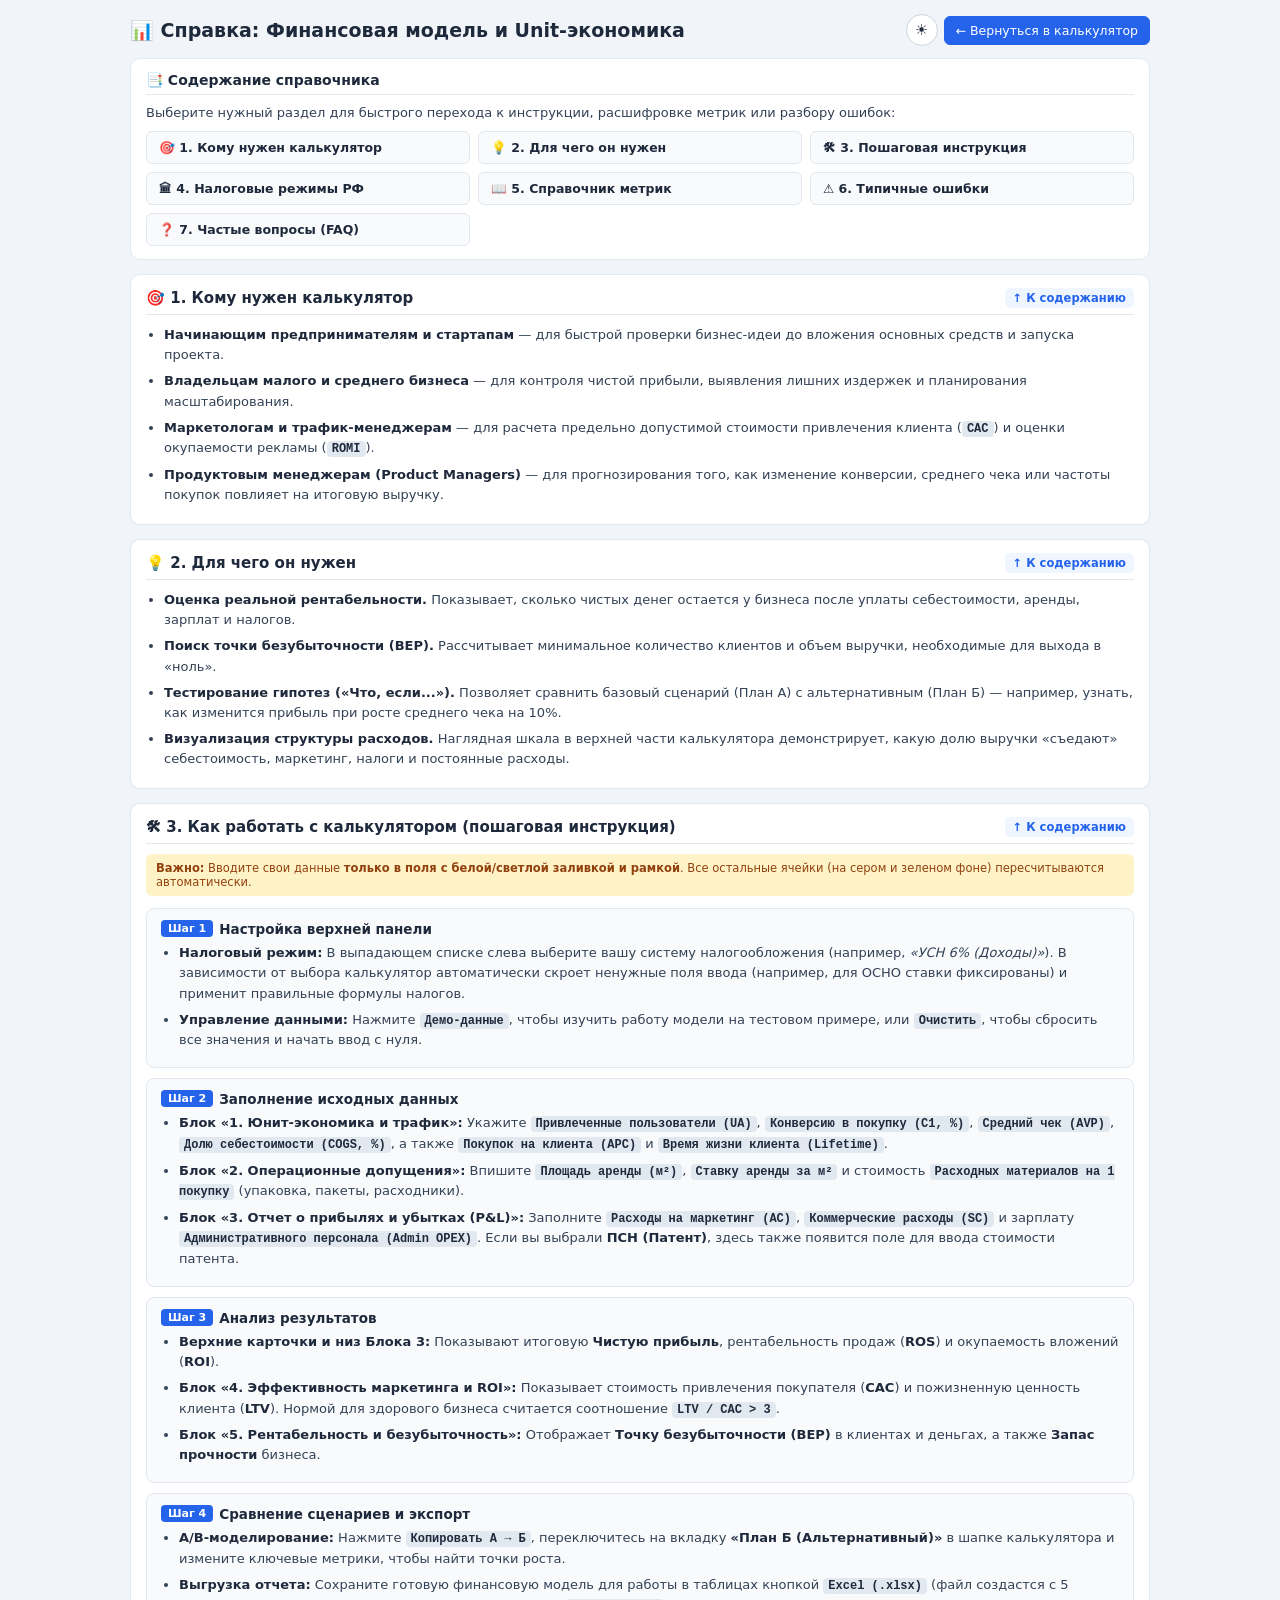
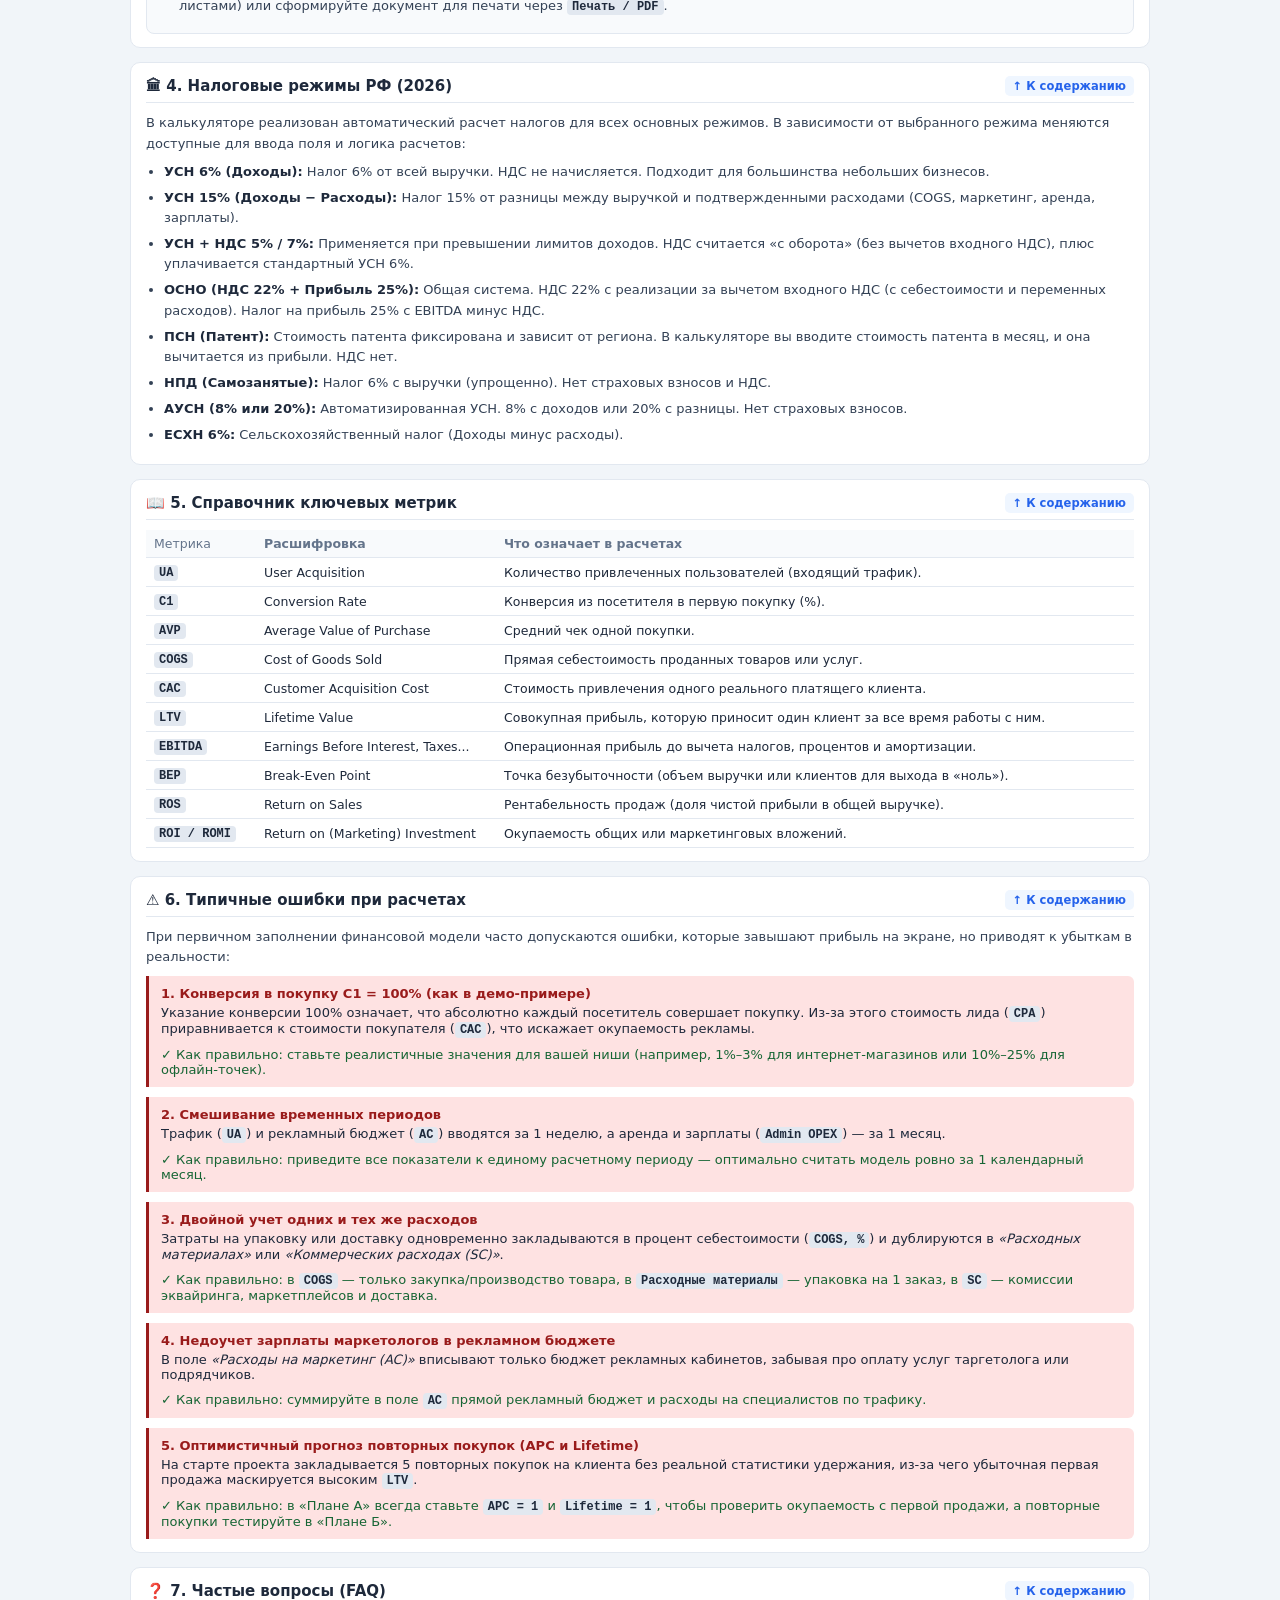
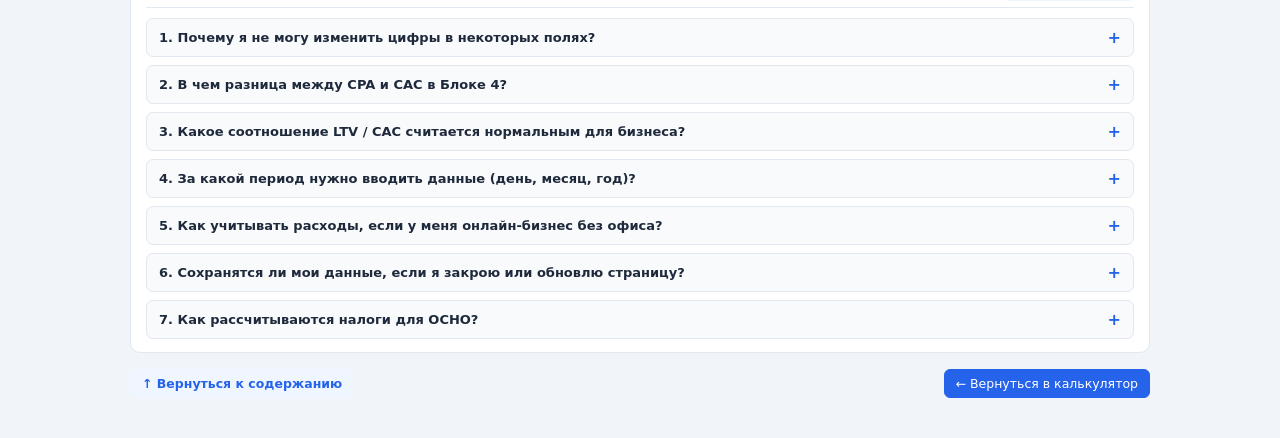
==== commit e618a8dd: "Update help.html" ====
--- a/help.html
+++ b/help.html
@@ -75,6 +75,7 @@
       .help-wrapper { padding: 0; }
       .floating-toc, .theme-toggle, .no-print { display: none !important; }
       .help-section { page-break-inside: avoid; }
+      .toc-grid, .step-box, .err-item, details.faq-item { border: 1px solid #d1d5db !important; background: transparent !important; }
     }
   </style>
 </head>
@@ -105,9 +106,10 @@
         <a href="#who-needs" class="toc-link">🎯 1. Кому нужен калькулятор</a>
         <a href="#what-for" class="toc-link">💡 2. Для чего он нужен</a>
         <a href="#how-to-use" class="toc-link">🛠 3. Пошаговая инструкция</a>
-        <a href="#metrics" class="toc-link">📖 4. Справочник метрик</a>
-        <a href="#mistakes" class="toc-link">⚠️ 5. Типичные ошибки</a>
-        <a href="#faq" class="toc-link">❓ 6. Частые вопросы (FAQ)</a>
+        <a href="#taxes" class="toc-link">🏛 4. Налоговые режимы РФ</a>
+        <a href="#metrics" class="toc-link">📖 5. Справочник метрик</a>
+        <a href="#mistakes" class="toc-link">⚠️ 6. Типичные ошибки</a>
+        <a href="#faq" class="toc-link">❓ 7. Частые вопросы (FAQ)</a>
       </div>
     </section>
 
@@ -153,7 +155,7 @@
       <div class="step-box">
         <div class="step-title"><span class="badge-step">Шаг 1</span> Настройка верхней панели</div>
         <ul class="help-list" style="margin-bottom: 0;">
-          <li><strong>Налоговый режим:</strong> В выпадающем списке слева выберите вашу систему налогообложения (например, <em>«УСН 6% (Доходы)»</em>). Ставки налогов подставятся в расчет автоматически.</li>
+          <li><strong>Налоговый режим:</strong> В выпадающем списке слева выберите вашу систему налогообложения (например, <em>«УСН 6% (Доходы)»</em>). В зависимости от выбора калькулятор автоматически скроет ненужные поля ввода (например, для ОСНО ставки фиксированы) и применит правильные формулы налогов.</li>
           <li><strong>Управление данными:</strong> Нажмите <code>Демо-данные</code>, чтобы изучить работу модели на тестовом примере, или <code>Очистить</code>, чтобы сбросить все значения и начать ввод с нуля.</li>
         </ul>
       </div>
@@ -163,7 +165,7 @@
         <ul class="help-list" style="margin-bottom: 0;">
           <li><strong>Блок «1. Юнит-экономика и трафик»:</strong> Укажите <code>Привлеченные пользователи (UA)</code>, <code>Конверсию в покупку (C1, %)</code>, <code>Средний чек (AVP)</code>, <code>Долю себестоимости (COGS, %)</code>, а также <code>Покупок на клиента (APC)</code> и <code>Время жизни клиента (Lifetime)</code>.</li>
           <li><strong>Блок «2. Операционные допущения»:</strong> Впишите <code>Площадь аренды (м²)</code>, <code>Ставку аренды за м²</code> и стоимость <code>Расходных материалов на 1 покупку</code> (упаковка, пакеты, расходники).</li>
-          <li><strong>Блок «3. Отчет о прибылях и убытках (P&amp;L)»:</strong> Заполните <code>Расходы на маркетинг (AC)</code>, <code>Коммерческие расходы (SC)</code> и зарплату <code>Административного персонала (Admin OPEX)</code>.</li>
+          <li><strong>Блок «3. Отчет о прибылях и убытках (P&amp;L)»:</strong> Заполните <code>Расходы на маркетинг (AC)</code>, <code>Коммерческие расходы (SC)</code> и зарплату <code>Административного персонала (Admin OPEX)</code>. Если вы выбрали <strong>ПСН (Патент)</strong>, здесь также появится поле для ввода стоимости патента.</li>
         </ul>
       </div>
 
@@ -180,15 +182,35 @@
         <div class="step-title"><span class="badge-step">Шаг 4</span> Сравнение сценариев и экспорт</div>
         <ul class="help-list" style="margin-bottom: 0;">
           <li><strong>A/B-моделирование:</strong> Нажмите <code>Копировать А → Б</code>, переключитесь на вкладку <strong>«План Б (Альтернативный)»</strong> в шапке калькулятора и измените ключевые метрики, чтобы найти точки роста.</li>
-          <li><strong>Выгрузка отчета:</strong> Сохраните готовую финансовую модель для работы в таблицах кнопкой <code>Excel (.xlsx)</code> или сформируйте документ для печати через <code>Печать / PDF</code>.</li>
+          <li><strong>Выгрузка отчета:</strong> Сохраните готовую финансовую модель для работы в таблицах кнопкой <code>Excel (.xlsx)</code> (файл создастся с 5 листами) или сформируйте документ для печати через <code>Печать / PDF</code>.</li>
         </ul>
       </div>
     </section>
 
-    <!-- 4. Справочник метрик -->
+    <!-- 4. Налоговые режимы -->
+    <section id="taxes" class="card help-section">
+      <div class="sec-head">
+        <h2>🏛 4. Налоговые режимы РФ (2026)</h2>
+        <a href="#toc" class="back-toc">↑ К содержанию</a>
+      </div>
+      <p class="help-p">В калькуляторе реализован автоматический расчет налогов для всех основных режимов. В зависимости от выбранного режима меняются доступные для ввода поля и логика расчетов:</p>
+      
+      <ul class="help-list">
+        <li><strong>УСН 6% (Доходы):</strong> Налог 6% от всей выручки. НДС не начисляется. Подходит для большинства небольших бизнесов.</li>
+        <li><strong>УСН 15% (Доходы − Расходы):</strong> Налог 15% от разницы между выручкой и подтвержденными расходами (COGS, маркетинг, аренда, зарплаты).</li>
+        <li><strong>УСН + НДС 5% / 7%:</strong> Применяется при превышении лимитов доходов. НДС считается «с оборота» (без вычетов входного НДС), плюс уплачивается стандартный УСН 6%.</li>
+        <li><strong>ОСНО (НДС 22% + Прибыль 25%):</strong> Общая система. НДС 22% с реализации за вычетом входного НДС (с себестоимости и переменных расходов). Налог на прибыль 25% с EBITDA минус НДС.</li>
+        <li><strong>ПСН (Патент):</strong> Стоимость патента фиксирована и зависит от региона. В калькуляторе вы вводите стоимость патента в месяц, и она вычитается из прибыли. НДС нет.</li>
+        <li><strong>НПД (Самозанятые):</strong> Налог 6% с выручки (упрощенно). Нет страховых взносов и НДС.</li>
+        <li><strong>АУСН (8% или 20%):</strong> Автоматизированная УСН. 8% с доходов или 20% с разницы. Нет страховых взносов.</li>
+        <li><strong>ЕСХН 6%:</strong> Сельскохозяйственный налог (Доходы минус расходы).</li>
+      </ul>
+    </section>
+
+    <!-- 5. Справочник метрик -->
     <section id="metrics" class="card help-section">
       <div class="sec-head">
-        <h2>📖 4. Справочник ключевых метрик</h2>
+        <h2>📖 5. Справочник ключевых метрик</h2>
         <a href="#toc" class="back-toc">↑ К содержанию</a>
       </div>
       <div style="overflow-x: auto;">
@@ -256,10 +278,10 @@
       </div>
     </section>
 
-    <!-- 5. Типичные ошибки при расчетах -->
+    <!-- 6. Типичные ошибки при расчетах -->
     <section id="mistakes" class="card help-section">
       <div class="sec-head">
-        <h2>⚠️ 5. Типичные ошибки при расчетах</h2>
+        <h2>⚠️ 6. Типичные ошибки при расчетах</h2>
         <a href="#toc" class="back-toc">↑ К содержанию</a>
       </div>
       <p class="help-p">При первичном заполнении финансовой модели часто допускаются ошибки, которые завышают прибыль на экране, но приводят к убыткам в реальности:</p>
@@ -295,10 +317,10 @@
       </div>
     </section>
 
-    <!-- 6. Частые вопросы (FAQ) -->
+    <!-- 7. Частые вопросы (FAQ) -->
     <section id="faq" class="card help-section">
       <div class="sec-head">
-        <h2>❓ 6. Частые вопросы (FAQ)</h2>
+        <h2>❓ 7. Частые вопросы (FAQ)</h2>
         <a href="#toc" class="back-toc">↑ К содержанию</a>
       </div>
 
@@ -340,7 +362,14 @@
       <details class="faq-item">
         <summary>6. Сохранятся ли мои данные, если я закрою или обновлю страницу?</summary>
         <div class="faq-body">
-          Чтобы не потерять расчеты при случайном обновлении вкладки, регулярно сохраняйте готовую модель на компьютер кнопкой <code>Excel (.xlsx)</code> или <code>Печать / PDF</code> на верхней панели калькулятора.
+          Чтобы не потерять расчеты при случайном обновлении вкладки, регулярно сохраняйте готовую модель на компьютер кнопкой <code>Excel (.xlsx)</code> или <code>Печать / PDF</code> на верхней панели калькулятора. Также все введенные данные автоматически сохраняются в памяти браузера (localStorage).
+        </div>
+      </details>
+
+      <details class="faq-item">
+        <summary>7. Как рассчитываются налоги для ОСНО?</summary>
+        <div class="faq-body">
+          В калькуляторе для ОСНО заложена ставка НДС 22% с вычетом входного НДС (по себестоимости и переменным расходам) и налог на прибыль 25% с операционной прибыли (EBITDA) за вычетом НДС.
         </div>
       </details>
     </section>
@@ -399,4 +428,4 @@
     })();
   </script>
 </body>
-</html>+</html>
--- a/style.css
+++ b/style.css
@@ -265,4 +265,4 @@
   .compare-card { padding: 6px 8px; }
   .compare-table th, .compare-table td { padding: 2.5px 6px; font-size: 10px; }
   .compare-bars { padding: 8px; gap: 8px; }
-}+}
